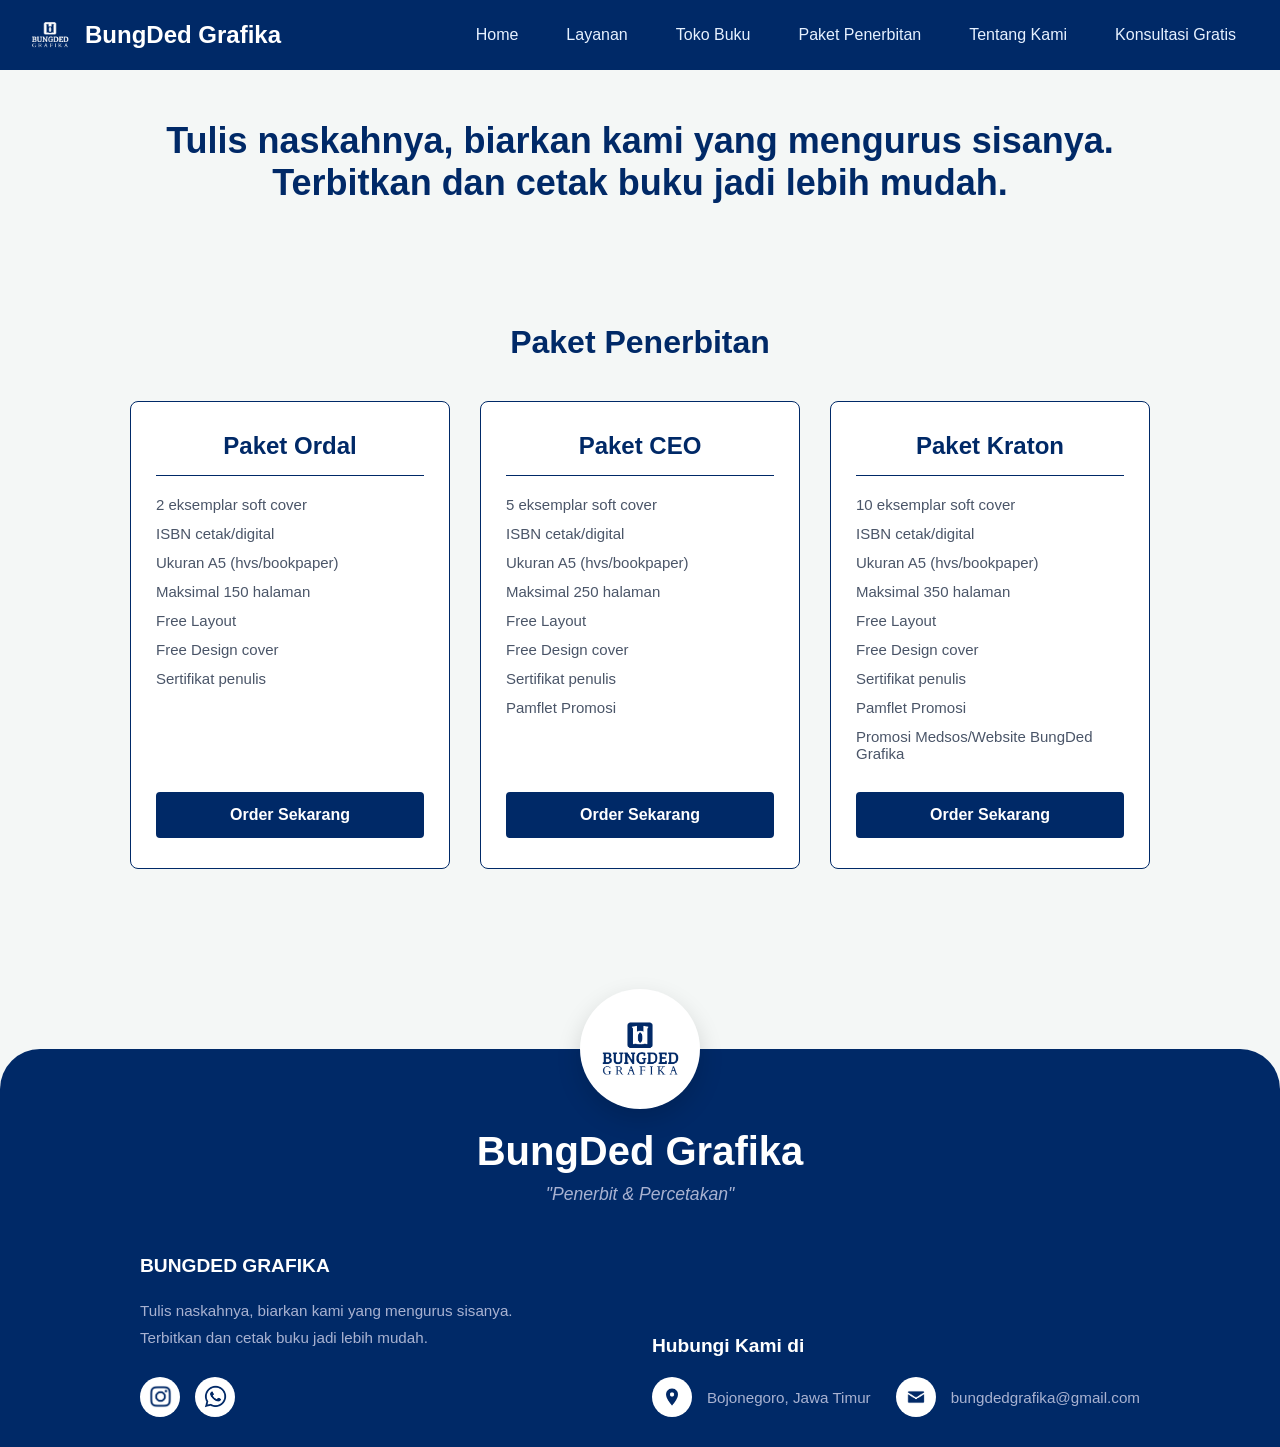
==== index.html @ 18d67fc4 "first commit" ====
<!DOCTYPE html>
<html lang="en">

<head>
    <meta charset="UTF-8">
    <meta name="viewport" content="width=device-width, initial-scale=1.0">
    <title>Halaman Utama</title>
    <link rel="stylesheet" href="/style/main.css">
</head>

<body id="top">
    <header>
        <nav class="navbar">
            <div class="navbar-brand">
                <img src="public/putih.webp" alt="Logo BungDed Grafika" height="60">
                <strong class="navbar-brand">BungDed Grafika</strong>
            </div>
            <div>
                <ul class="navbar-menu">
                    <li><a href="#top" class="nav-link">Home</a></li>
                    <li><a href="/pages/Layanan/index.html" class="nav-link">Layanan</a>
                    <li><a href="/pages/Toko Buku/index.html" class="nav-link">Toko Buku</a></li>
                    <li><a href="#paket" class="nav-link">Paket Penerbitan</a></li>
                    <li><a href="/pages/Tentang Kami/index.html" class="nav-link">Tentang Kami</a></li>
                    <li><a href="/pages/Konsultasi Gratis/index.html" class="nav-link">Konsultasi Gratis</a></li>
                </ul>
            </div>
        </nav>
    </header>

    <!-- Section Tentang Kami -->
    <section class="hero-section">
        <h1>Tulis naskahnya, biarkan kami yang mengurus sisanya. Terbitkan dan cetak buku jadi lebih mudah.</h1>
    </section>

    <!-- Section Paket Penerbitan -->
    <section id="paket" class="paket-section">

        <h2 class="section-title">Paket Penerbitan</h2>

        <div class="paket-container">
            <div class="paket-card">
                <strong class="paket-nama">Paket Ordal</strong>
                <p>2 eksemplar soft cover</p>
                <p>ISBN cetak/digital</p>
                <p>Ukuran A5 (hvs/bookpaper)</p>
                <p>Maksimal 150 halaman</p>
                <p>Free Layout</p>
                <p>Free Design cover</p>
                <p>Sertifikat penulis</p>
                <button class="paket-btn">Order Sekarang</button>
            </div>

            <div class="paket-card">
                <strong class="paket-nama">Paket CEO</strong>
                <p>5 eksemplar soft cover</p>
                <p>ISBN cetak/digital</p>
                <p>Ukuran A5 (hvs/bookpaper)</p>
                <p>Maksimal 250 halaman</p>
                <p>Free Layout</p>
                <p>Free Design cover</p>
                <p>Sertifikat penulis</p>
                <p>Pamflet Promosi</p>
                <button class="paket-btn">Order Sekarang</button>
            </div>

            <div class="paket-card">
                <strong class="paket-nama">Paket Kraton</strong>
                <p>10 eksemplar soft cover</p>
                <p>ISBN cetak/digital</p>
                <p>Ukuran A5 (hvs/bookpaper)</p>
                <p>Maksimal 350 halaman</p>
                <p>Free Layout</p>
                <p>Free Design cover</p>
                <p>Sertifikat penulis</p>
                <p>Pamflet Promosi</p>
                <p>Promosi Medsos/Website BungDed Grafika</p>
                <button class="paket-btn">Order Sekarang</button>
            </div>
        </div>

    </section>

</body>

<footer class="custom-footer">

    <div class="footer-logo-wrapper">
        <img src="public/birulogo.webp" alt="Logo BungDed Grafika" class="footer-floating-logo">
    </div>

    <div class="footer-header">
        <h2>BungDed Grafika</h2>
        <p>"Penerbit & Percetakan"</p>
    </div>

    <div class="footer-content container">
        <div class="footer-left">
            <h3>BUNGDED GRAFIKA</h3>
            <p>Tulis naskahnya, biarkan kami yang mengurus sisanya. Terbitkan dan cetak buku jadi lebih mudah.</p>
            <div class="social-icons">
                <a href="https://instagram.com/bungdedgrafika">
                    <img src="/public/ig.webp" alt="Instagram" height="25">
                </a>
                <a href="http://wa.me/081515709786">
                    <img src="/public/wa.webp" alt="WhatsApp" height="27">
                </a>
            </div>
        </div>

        <div class="footer-right">
            <h3>Hubungi Kami di</h3>
            <ul class="contact-list">
                <li>
                    <span class="icon">
                        <img src="/public/loc.webp" alt="Lokasi">
                    </span>
                    <span class="teks-kontak">Bojonegoro, Jawa Timur</span>
                </li>

                <li>
                    <span class="icon">
                        <img src="/public/em.webp" alt="Email">
                    </span>
                    <span class="teks-kontak">bungdedgrafika@gmail.com</span>
                </li>
            </ul>
            </ul>
        </div>
    </div>
</footer>

</html>
---- style/main.css ----
/* RESET DASAR & BACKGROUND UTAMA */

html {
    scroll-behavior: smooth;
    /* Kunci agar gulirannya halus */
}

/* Targetkan ID section-nya */
#paket {
    scroll-margin-top: 60px;
}

* {
    margin: 0;
    padding: 0;
    box-sizing: border-box;
    font-family: Arial, sans-serif;
}

body {
    background-color: #f4f7f6;
}

/* BAGIAN NAVBAR */

.navbar {
    position: fixed;
    width: 100%;
    z-index: 50;
    background-color: #002967;
    padding: 15px 30px;
    display: flex;
    justify-content: space-between;
    align-items: center;
}

/* Class .navbar-brand sudah digabung agar lebih bersih */
.navbar-brand {
    color: #ffffff;
    font-size: 24px;
    font-weight: bold;
    text-decoration: none;
    display: flex;
    align-items: center;
    gap: 15px;
}

/* Membatasi ukuran logo agar proporsional */
.navbar-brand img {
    height: 40px;
    width: auto;
}

.navbar-menu {
    display: flex;
    list-style: none;
    gap: 20px;
}

.nav-link {
    color: #e6f1ff;
    text-decoration: none;
    font-size: 16px;
    padding: 8px 12px;
    border-radius: 4px;
    transition: background-color 0.3s, color 0.3s, border 0.3s;
    /* Efek transisi halus */
    border: 2px solid transparent;
    /* Border transparan default agar tidak lompat saat hover */
}

.nav-link:hover {
    background-color: #002967;
    border: 2px solid #ffffff;
}

/* BAGIAN HERO / SAMBUTAN AWAL */

.hero-section {
    padding-top: 120px;
    padding-bottom: 60px;
    padding-left: 20px;
    padding-right: 20px;
    text-align: center;
    background-color: #f4f7f6;
}

.hero-section h1 {
    color: #002967;
    font-size: 36px;
    font-weight: bold;
    max-width: 950px;
    margin: 0 auto;
}

/* BAGIAN PAKET PENERBITAN (KARTU) */

.paket-section {
    padding: 60px 20px;
    text-align: center;
}

.section-title {
    color: #002967;
    font-size: 32px;
    margin-bottom: 40px;
}

/* Pembungkus 3 Kartu */
.paket-container {
    display: flex;
    justify-content: center;
    gap: 30px;
    max-width: 1100px;
    margin: 0 auto;
}

/* Desain Dasar Kartu */
.paket-card {
    background-color: #ffffff;
    border: 1px solid #002967;
    border-radius: 8px;
    padding: 30px 25px;
    width: 320px;
    display: flex;
    flex-direction: column;
}

/* Nama Paket (Ordal, CEO, Kraton) */
.paket-nama {
    display: block;
    color: #002967;
    font-size: 24px;
    margin-bottom: 20px;
    padding-bottom: 15px;
    border-bottom: 1px solid #002967;
}

/* Teks Fitur di dalam Kartu */
.paket-card p {
    color: #4a5568;
    font-size: 15px;
    margin-bottom: 12px;
    text-align: left;
}

/* Mendorong tombol agar selalu di bawah */
.paket-card p:last-of-type {
    margin-bottom: 30px;
    flex-grow: 1;
}

/* Tombol Order */
.paket-btn {
    background-color: #002967;
    color: #ffffff;
    border: 2px solid #002967;
    /* Menggunakan border dari awal agar ukuran konsisten */
    padding: 12px 0;
    font-size: 16px;
    font-weight: bold;
    border-radius: 4px;
    cursor: pointer;
    width: 100%;
    transition: background-color 0.3s, color 0.3s, border 0.3s;
}

/* Efek Hover Tombol */
.paket-btn:hover {
    background-color: #ffffff;
    color: #002967;
    border: 2px solid #000000;
}

/* FOOTER GAYA MENGAMBANG (FLOATING LOGO) */

.custom-footer {
    background-color: #002967;
    /* Warna navy khas BungDed */
    color: #FFFFFF;
    margin-top: 120px;
    /* Jarak ekstra agar logo mengambang tidak nabrak konten atas */
    border-top-left-radius: 40px;
    /* Lengkungan kiri atas */
    border-top-right-radius: 40px;
    /* Lengkungan kanan atas */
    padding-bottom: 30px;
    position: relative;
}

/* Lingkaran Logo Mengambang */
.footer-logo-wrapper {
    position: absolute;
    top: -60px;
    /* Separuh dari tinggi lingkaran (120px / 2) */
    left: 50%;
    transform: translateX(-50%);
    width: 120px;
    height: 120px;
    background-color: #FFFFFF;
    border-radius: 50%;
    /* Membuatnya bulat sempurna */
    display: flex;
    justify-content: center;
    align-items: center;
    box-shadow: 0 10px 25px rgba(0, 0, 0, 0.15);
}

.footer-floating-logo {
    width: 70%;
    height: auto;
}

/* Judul Utama di Footer */
.footer-header {
    text-align: center;
    padding-top: 80px;
    /* Mendorong teks ke bawah agar tidak tertutup logo */
    margin-bottom: 50px;
}

.footer-header h2 {
    font-size: 2.5rem;
    color: #FFFFFF;
    margin-bottom: 10px;
    border-bottom: none;
    /* Menghilangkan garis bawah bawaan h2 sebelumnya */
}

.footer-header p {
    font-style: italic;
    font-size: 1.1rem;
    color: #A8B2D1;
}

/* Grid 2 Kolom untuk Info & Kontak */
.footer-content {
    display: grid;
    grid-template-columns: 1fr 1fr;
    gap: 60px;
    max-width: 1000px;
    margin: 0 auto;
}

/* Teks Kolom Kiri */
.footer-left h3,
.footer-right h3 {
    font-size: 1.2rem;
    margin-bottom: 20px;
    color: #FFFFFF;
}

.footer-left p {
    font-size: 0.95rem;
    line-height: 1.8;
    color: #A8B2D1;
    margin-bottom: 25px;
    max-width: 400px;
}

/* Ikon Sosial Media (Bulat) */
.social-icons {
    display: flex;
    gap: 15px;
}

.social-icons a {
    display: inline-flex;
    justify-content: center;
    align-items: center;
    width: 40px;
    height: 40px;
    background-color: rgb(255, 255, 255);
    /* Transparan */
    border-radius: 50%;
    color: #FFFFFF;
    font-size: 0.9rem;
    font-weight: bold;
    transition: all 0.3s ease;
}

.social-icons a:hover {
    background-color: #A8B2D1;
    color: #002967;
    transform: translateY(-3px);
}

/* List Kontak (Kanan) - Dibuat Berbaris Menyamping */
.contact-list {
    list-style: none;
    padding: 0;
    display: flex;
    flex-direction: row;
    gap: 25px;
    /* Jarak sedikit dikecilkan agar lebih muat di layar */
    flex-wrap: nowrap;
    /* KUNCI: Memaksa agar pantang turun ke bawah */
}

.contact-list li {
    display: flex;
    align-items: center;
    gap: 15px;
    margin-bottom: 0;
    /* KUNCI: Jarak bawah dinolkan agar tidak renggang */
    font-size: 0.95rem;
    color: #A8B2D1;
}

/* Ikon Putih di List Kontak */
.contact-list .icon {
    display: inline-flex;
    justify-content: center;
    align-items: center;
    width: 40px;
    height: 40px;
    background-color: #ffffff;
    color: #000000;
    border-radius: 50%;
    font-size: 1.1rem;
    flex-shrink: 0;
    /* Mencegah ikon lonjong */
}

/* Mengatur ukuran gambar di dalam ikon bulat */
.contact-list .icon img {
    width: 20px;
    height: 20px;
    object-fit: contain;
}

/* Garis Bawah dan Kapsul Policy */
.footer-bottom-bar {
    max-width: 1000px;
    margin: 40px auto 0 auto;
    padding: 30px 20px 0 20px;
    border-top: 1px solid rgba(255, 255, 255, 0.1);
    /* Garis pemisah halus */
    display: flex;
    justify-content: flex-end;
    /* Memosisikan kapsul di kanan */
}

.footer-right {
    margin-top: 80px;
}

/* Kunci agar tulisan Bojonegoro, Jawa Timur lurus */
.teks-kontak {
    white-space: nowrap;
}

/* MEDIA QUERIES (RESPONSIVITAS UNTUK HP) */

@media (max-width: 768px) {
    /* ... (kode media query yang lain biarkan saja) ... */

    .contact-list {
        flex-direction: column;
        /* Kalau di HP, jadikan susun ke bawah */
        gap: 15px;
        /* Jarak antar baris di HP */
    }

    .contact-list li {
        justify-content: flex-start;
        /* Rata kiri agar rapi */
    }
}

@media (max-width: 768px) {
    .footer-content {
        grid-template-columns: 1fr;
        text-align: center;
    }

    .footer-left p {
        margin: 0 auto 25px auto;
    }

    .social-icons {
        justify-content: center;
    }

    .contact-list {
        justify-content: center;
        /* Menengahkan list kontak di HP */
    }

    .contact-list li {
        text-align: left;
    }

    .footer-bottom-bar {
        justify-content: center;
        /* Kapsul kuning ke tengah di HP */
    }
}
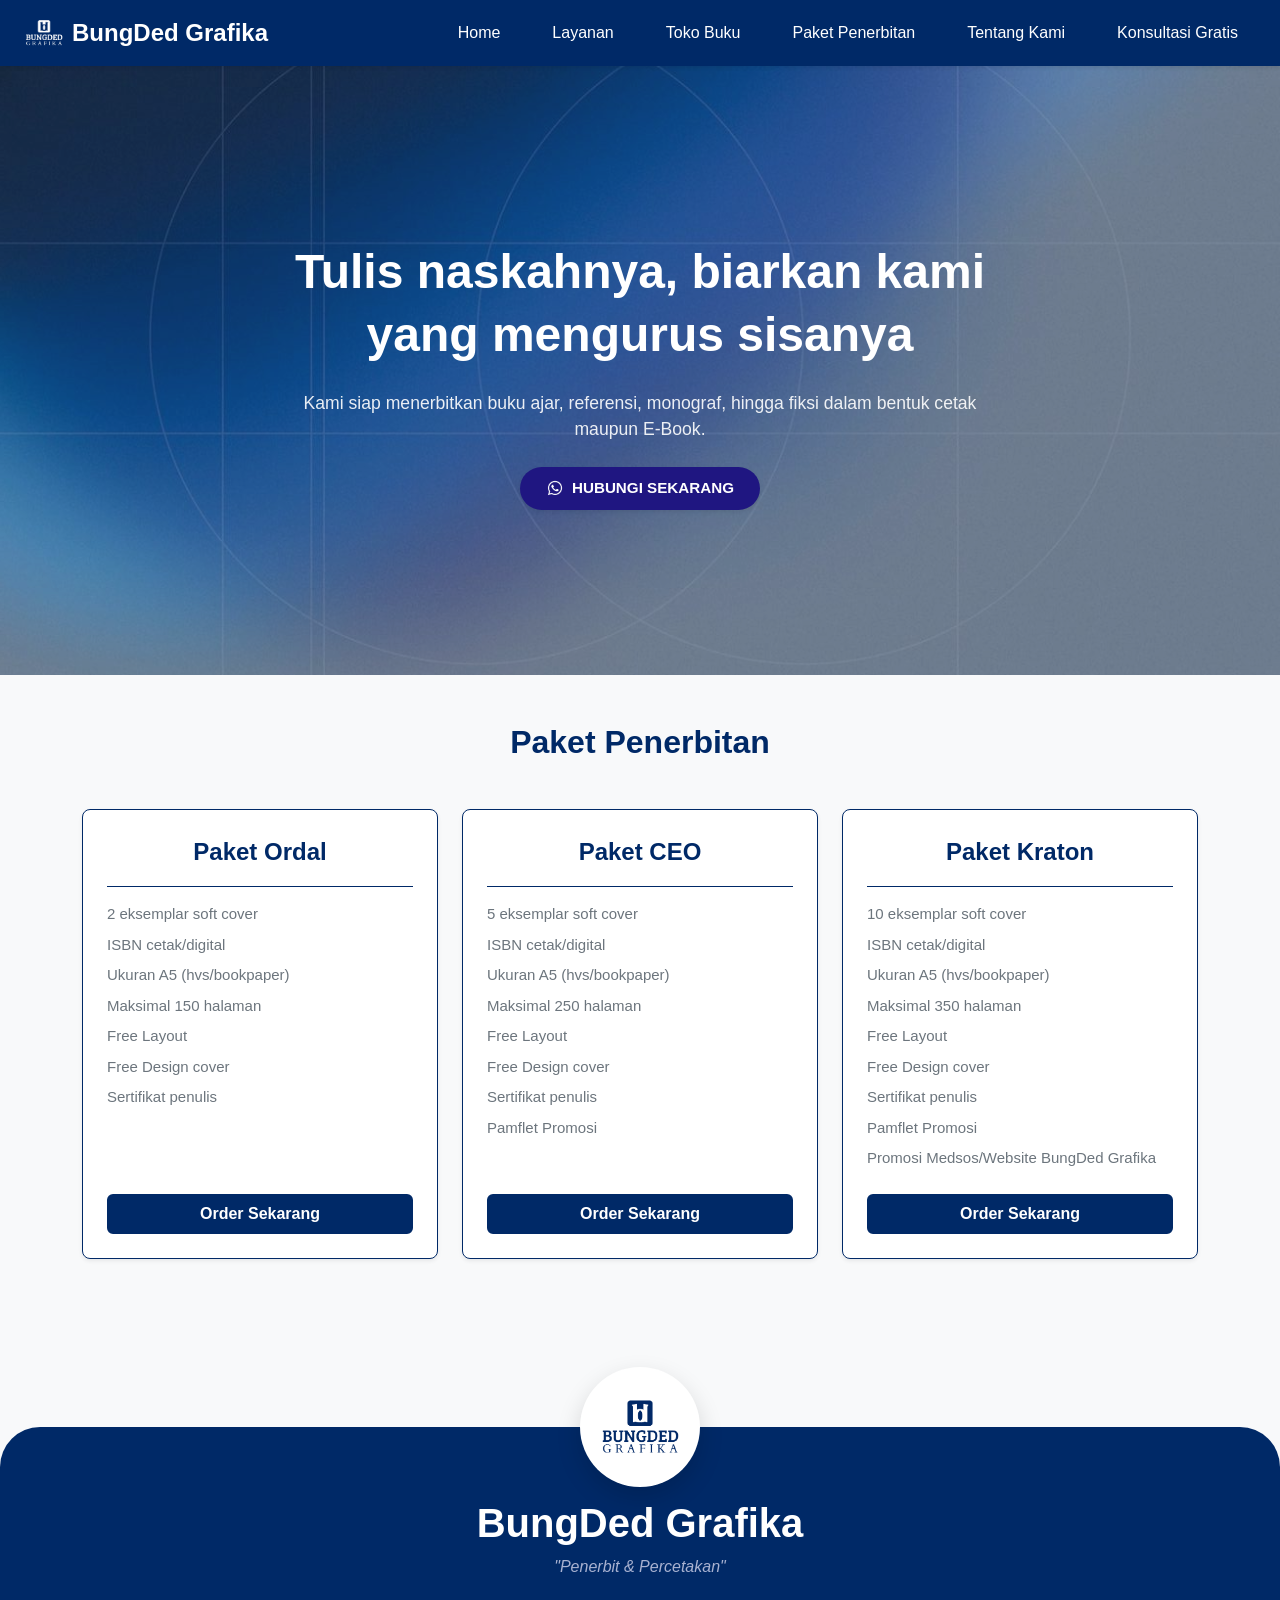
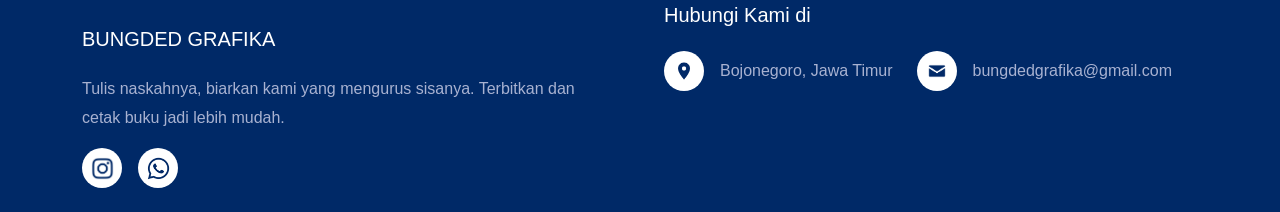
==== commit 0f23cbfb: "commit pertama: inisialisasi proyek" ====
--- a/index.html
+++ b/index.html
@@ -1,133 +1,200 @@
 <!DOCTYPE html>
-<html lang="en">
+<html lang="id">
 
 <head>
     <meta charset="UTF-8">
     <meta name="viewport" content="width=device-width, initial-scale=1.0">
-    <title>Halaman Utama</title>
+    <title>Halaman Utama - BungDed Grafika</title>
+
+    <link href="https://cdn.jsdelivr.net/npm/bootstrap@5.3.3/dist/css/bootstrap.min.css" rel="stylesheet">
+
     <link rel="stylesheet" href="/style/main.css">
 </head>
 
-<body id="top">
-    <header>
-        <nav class="navbar">
-            <div class="navbar-brand">
-                <img src="public/putih.webp" alt="Logo BungDed Grafika" height="60">
-                <strong class="navbar-brand">BungDed Grafika</strong>
-            </div>
-            <div>
-                <ul class="navbar-menu">
-                    <li><a href="#top" class="nav-link">Home</a></li>
-                    <li><a href="/pages/Layanan/index.html" class="nav-link">Layanan</a>
-                    <li><a href="/pages/Toko Buku/index.html" class="nav-link">Toko Buku</a></li>
-                    <li><a href="#paket" class="nav-link">Paket Penerbitan</a></li>
-                    <li><a href="/pages/Tentang Kami/index.html" class="nav-link">Tentang Kami</a></li>
-                    <li><a href="/pages/Konsultasi Gratis/index.html" class="nav-link">Konsultasi Gratis</a></li>
-                </ul>
-            </div>
-        </nav>
-    </header>
-
-    <!-- Section Tentang Kami -->
-    <section class="hero-section">
-        <h1>Tulis naskahnya, biarkan kami yang mengurus sisanya. Terbitkan dan cetak buku jadi lebih mudah.</h1>
+<body id="top" class="bg-light">
+
+    <div id="tempat-navbar"></div>
+
+    <section class="hero-section position-relative d-flex align-items-center"
+        style="min-height: 75vh; padding-top: 76px; background: url('/public/banner.webp') center/cover no-repeat;">
+
+        <div class="position-absolute top-0 start-0 w-100 h-100 bg-dark" style="opacity: 0.3;"></div>
+
+        <div class="container position-relative z-1 text-white text-center">
+
+            <div class="row justify-content-center">
+                <div class="col-lg-8 col-md-10">
+
+                    <h1 class="display-5 fw-bold mb-4" style="line-height: 1.3;">
+                        Tulis naskahnya, biarkan kami yang mengurus sisanya
+                    </h1>
+
+                    <p class="lead mb-4 mx-auto" style="font-size: 1.1rem; opacity: 0.9; max-width: 700px;">
+                        Kami siap menerbitkan buku ajar, referensi,
+                        monograf, hingga fiksi dalam bentuk cetak maupun E-Book.
+                    </p>
+
+                    <a href="http://wa.me/081515709786" target="_blank"
+                        class="btn fw-bold px-4 py-2 rounded-pill shadow-sm d-inline-flex align-items-center btn-hero-custom"
+                        style="font-size: 0.95rem;">
+                        <img src="/public/wa.webp" alt="WA" width="18" class="me-2">
+                        HUBUNGI SEKARANG
+                    </a>
+
+                </div>
+            </div>
+        </div>
     </section>
 
-    <!-- Section Paket Penerbitan -->
-    <section id="paket" class="paket-section">
-
-        <h2 class="section-title">Paket Penerbitan</h2>
-
-        <div class="paket-container">
-            <div class="paket-card">
-                <strong class="paket-nama">Paket Ordal</strong>
-                <p>2 eksemplar soft cover</p>
-                <p>ISBN cetak/digital</p>
-                <p>Ukuran A5 (hvs/bookpaper)</p>
-                <p>Maksimal 150 halaman</p>
-                <p>Free Layout</p>
-                <p>Free Design cover</p>
-                <p>Sertifikat penulis</p>
-                <button class="paket-btn">Order Sekarang</button>
-            </div>
-
-            <div class="paket-card">
-                <strong class="paket-nama">Paket CEO</strong>
-                <p>5 eksemplar soft cover</p>
-                <p>ISBN cetak/digital</p>
-                <p>Ukuran A5 (hvs/bookpaper)</p>
-                <p>Maksimal 250 halaman</p>
-                <p>Free Layout</p>
-                <p>Free Design cover</p>
-                <p>Sertifikat penulis</p>
-                <p>Pamflet Promosi</p>
-                <button class="paket-btn">Order Sekarang</button>
-            </div>
-
-            <div class="paket-card">
-                <strong class="paket-nama">Paket Kraton</strong>
-                <p>10 eksemplar soft cover</p>
-                <p>ISBN cetak/digital</p>
-                <p>Ukuran A5 (hvs/bookpaper)</p>
-                <p>Maksimal 350 halaman</p>
-                <p>Free Layout</p>
-                <p>Free Design cover</p>
-                <p>Sertifikat penulis</p>
-                <p>Pamflet Promosi</p>
-                <p>Promosi Medsos/Website BungDed Grafika</p>
-                <button class="paket-btn">Order Sekarang</button>
-            </div>
-        </div>
-
+    <section id="paket" class="paket-section py-5 text-center">
+        <div class="container">
+            <h2 class="section-title fw-bold mb-5" style="color: #002967;">Paket Penerbitan</h2>
+
+            <div class="row g-4 justify-content-center">
+
+                <div class="col-lg-4 col-md-6">
+                    <div class="card h-100 p-4 shadow-sm bg-white"
+                        style="border: 1px solid #002967; border-radius: 8px;">
+                        <strong class="fs-4 mb-3 pb-3 border-bottom d-block text-center"
+                            style="color: #002967; border-color: #002967 !important;">Paket Ordal</strong>
+
+                        <div class="card-body p-0 d-flex flex-column text-start text-secondary"
+                            style="font-size: 15px;">
+                            <p class="mb-2">2 eksemplar soft cover</p>
+                            <p class="mb-2">ISBN cetak/digital</p>
+                            <p class="mb-2">Ukuran A5 (hvs/bookpaper)</p>
+                            <p class="mb-2">Maksimal 150 halaman</p>
+                            <p class="mb-2">Free Layout</p>
+                            <p class="mb-2">Free Design cover</p>
+                            <p class="mb-4 flex-grow-1">Sertifikat penulis</p>
+
+                            <a href="http://wa.me/081515709786" target="_blank"
+                                class="btn fw-bold w-100 paket-btn-custom"
+                                style="background-color: #002967; color: white; border: 2px solid #002967;">
+                                Order Sekarang
+                            </a>
+                        </div>
+                    </div>
+                </div>
+
+                <div class="col-lg-4 col-md-6">
+                    <div class="card h-100 p-4 shadow-sm bg-white"
+                        style="border: 1px solid #002967; border-radius: 8px;">
+                        <strong class="fs-4 mb-3 pb-3 border-bottom d-block text-center"
+                            style="color: #002967; border-color: #002967 !important;">Paket CEO</strong>
+
+                        <div class="card-body p-0 d-flex flex-column text-start text-secondary"
+                            style="font-size: 15px;">
+                            <p class="mb-2">5 eksemplar soft cover</p>
+                            <p class="mb-2">ISBN cetak/digital</p>
+                            <p class="mb-2">Ukuran A5 (hvs/bookpaper)</p>
+                            <p class="mb-2">Maksimal 250 halaman</p>
+                            <p class="mb-2">Free Layout</p>
+                            <p class="mb-2">Free Design cover</p>
+                            <p class="mb-2">Sertifikat penulis</p>
+                            <p class="mb-4 flex-grow-1">Pamflet Promosi</p>
+
+                            <a href="http://wa.me/081515709786" target="_blank"
+                                class="btn fw-bold w-100 paket-btn-custom"
+                                style="background-color: #002967; color: white; border: 2px solid #002967;">
+                                Order Sekarang
+                            </a>
+                        </div>
+                    </div>
+                </div>
+
+                <div class="col-lg-4 col-md-6">
+                    <div class="card h-100 p-4 shadow-sm bg-white"
+                        style="border: 1px solid #002967; border-radius: 8px;">
+                        <strong class="fs-4 mb-3 pb-3 border-bottom d-block text-center"
+                            style="color: #002967; border-color: #002967 !important;">Paket Kraton</strong>
+
+                        <div class="card-body p-0 d-flex flex-column text-start text-secondary"
+                            style="font-size: 15px;">
+                            <p class="mb-2">10 eksemplar soft cover</p>
+                            <p class="mb-2">ISBN cetak/digital</p>
+                            <p class="mb-2">Ukuran A5 (hvs/bookpaper)</p>
+                            <p class="mb-2">Maksimal 350 halaman</p>
+                            <p class="mb-2">Free Layout</p>
+                            <p class="mb-2">Free Design cover</p>
+                            <p class="mb-2">Sertifikat penulis</p>
+                            <p class="mb-2">Pamflet Promosi</p>
+                            <p class="mb-4 flex-grow-1">Promosi Medsos/Website BungDed Grafika</p>
+
+                            <a href="http://wa.me/081515709786" target="_blank"
+                                class="btn fw-bold w-100 paket-btn-custom"
+                                style="background-color: #002967; color: white; border: 2px solid #002967;">
+                                Order Sekarang
+                            </a>
+                        </div>
+                    </div>
+                </div>
+
+            </div>
+        </div>
     </section>
 
+    <footer class="mt-5 pb-4 position-relative text-white"
+        style="background-color: #002967; border-top-left-radius: 40px; border-top-right-radius: 40px; margin-top: 120px !important;">
+
+        <div class="footer-logo-wrapper">
+            <img src="/public/birulogo.webp" alt="Logo BungDed Grafika">
+        </div>
+
+        <div class="container pt-5 mt-4">
+            <div class="text-center mb-5 pt-4">
+                <h2 class="fs-1 fw-bold mb-2">BungDed Grafika</h2>
+                <p class="fst-italic" style="color: #A8B2D1;">"Penerbit & Percetakan"</p>
+            </div>
+
+            <div class="row gx-5 gy-4">
+                <div class="col-md-6">
+                    <h3 class="fs-5 mb-4">BUNGDED GRAFIKA</h3>
+                    <p style="color: #A8B2D1; line-height: 1.8;">Tulis naskahnya, biarkan kami yang mengurus sisanya.
+                        Terbitkan dan cetak buku jadi lebih mudah.</p>
+                    <div class="d-flex gap-3">
+                        <a href="https://instagram.com/bungdedgrafika" target="_blank"
+                            class="d-flex justify-content-center align-items-center bg-white rounded-circle social-icon-custom"
+                            style="width: 40px; height: 40px; transition: 0.3s;">
+                            <img src="/public/ig.webp" alt="Instagram" height="25">
+                        </a>
+                        <a href="http://wa.me/081515709786" target="_blank"
+                            class="d-flex justify-content-center align-items-center bg-white rounded-circle social-icon-custom"
+                            style="width: 40px; height: 40px; transition: 0.3s;">
+                            <img src="/public/wa.webp" alt="WhatsApp" height="27">
+                        </a>
+                    </div>
+                </div>
+
+                <div class="col-md-6 mt-5 mt-md-0">
+                    <h3 class="fs-5 mb-4">Hubungi Kami di</h3>
+                    <ul class="list-unstyled d-flex flex-wrap gap-4">
+                        <li class="d-flex align-items-center gap-3">
+                            <span
+                                class="d-flex justify-content-center align-items-center bg-white rounded-circle flex-shrink-0"
+                                style="width: 40px; height: 40px;">
+                                <img src="/public/loc.webp" alt="Lokasi" style="width: 20px; object-fit: contain;">
+                            </span>
+                            <span class="text-nowrap" style="color: #A8B2D1;">Bojonegoro, Jawa Timur</span>
+                        </li>
+                        <li class="d-flex align-items-center gap-3">
+                            <span
+                                class="d-flex justify-content-center align-items-center bg-white rounded-circle flex-shrink-0"
+                                style="width: 40px; height: 40px;">
+                                <img src="/public/em.webp" alt="Email" style="width: 20px; object-fit: contain;">
+                            </span>
+                            <span class="text-nowrap" style="color: #A8B2D1;">bungdedgrafika@gmail.com</span>
+                        </li>
+                    </ul>
+                </div>
+            </div>
+        </div>
+    </footer>
+
+    <script src="https://cdn.jsdelivr.net/npm/bootstrap@5.3.3/dist/js/bootstrap.bundle.min.js"></script>
+
+    <script src="/function/navbar.js"></script>
+
 </body>
 
-<footer class="custom-footer">
-
-    <div class="footer-logo-wrapper">
-        <img src="public/birulogo.webp" alt="Logo BungDed Grafika" class="footer-floating-logo">
-    </div>
-
-    <div class="footer-header">
-        <h2>BungDed Grafika</h2>
-        <p>"Penerbit & Percetakan"</p>
-    </div>
-
-    <div class="footer-content container">
-        <div class="footer-left">
-            <h3>BUNGDED GRAFIKA</h3>
-            <p>Tulis naskahnya, biarkan kami yang mengurus sisanya. Terbitkan dan cetak buku jadi lebih mudah.</p>
-            <div class="social-icons">
-                <a href="https://instagram.com/bungdedgrafika">
-                    <img src="/public/ig.webp" alt="Instagram" height="25">
-                </a>
-                <a href="http://wa.me/081515709786">
-                    <img src="/public/wa.webp" alt="WhatsApp" height="27">
-                </a>
-            </div>
-        </div>
-
-        <div class="footer-right">
-            <h3>Hubungi Kami di</h3>
-            <ul class="contact-list">
-                <li>
-                    <span class="icon">
-                        <img src="/public/loc.webp" alt="Lokasi">
-                    </span>
-                    <span class="teks-kontak">Bojonegoro, Jawa Timur</span>
-                </li>
-
-                <li>
-                    <span class="icon">
-                        <img src="/public/em.webp" alt="Email">
-                    </span>
-                    <span class="teks-kontak">bungdedgrafika@gmail.com</span>
-                </li>
-            </ul>
-            </ul>
-        </div>
-    </div>
-</footer>
-
 </html>
--- a/style/main.css
+++ b/style/main.css
@@ -1,398 +1,91 @@
-/* RESET DASAR & BACKGROUND UTAMA */
-
 html {
     scroll-behavior: smooth;
-    /* Kunci agar gulirannya halus */
-}
-
-/* Targetkan ID section-nya */
-#paket {
-    scroll-margin-top: 60px;
-}
-
-* {
-    margin: 0;
-    padding: 0;
-    box-sizing: border-box;
-    font-family: Arial, sans-serif;
 }
 
 body {
+    font-family: Arial, sans-serif;
     background-color: #f4f7f6;
 }
 
-/* BAGIAN NAVBAR */
-
-.navbar {
-    position: fixed;
-    width: 100%;
-    z-index: 50;
-    background-color: #002967;
-    padding: 15px 30px;
-    display: flex;
-    justify-content: space-between;
-    align-items: center;
+/* Supaya saat diklik "Paket Penerbitan", judulnya tidak tertutup navbar yang menempel di atas */
+#paket {
+    scroll-margin-top: 100px;
 }
 
-/* Class .navbar-brand sudah digabung agar lebih bersih */
-.navbar-brand {
-    color: #ffffff;
-    font-size: 24px;
-    font-weight: bold;
-    text-decoration: none;
-    display: flex;
-    align-items: center;
-    gap: 15px;
+/*EFEK HOVER (NAVBAR & TOMBOL)*/
+.custom-nav-link {
+    border: 2px solid transparent;
+    transition: background-color 0.3s, color 0.3s, border 0.3s;
 }
 
-/* Membatasi ukuran logo agar proporsional */
-.navbar-brand img {
-    height: 40px;
-    width: auto;
-}
-
-.navbar-menu {
-    display: flex;
-    list-style: none;
-    gap: 20px;
-}
-
-.nav-link {
-    color: #e6f1ff;
-    text-decoration: none;
-    font-size: 16px;
-    padding: 8px 12px;
-    border-radius: 4px;
-    transition: background-color 0.3s, color 0.3s, border 0.3s;
-    /* Efek transisi halus */
-    border: 2px solid transparent;
-    /* Border transparan default agar tidak lompat saat hover */
-}
-
-.nav-link:hover {
+.custom-nav-link:hover {
     background-color: #002967;
     border: 2px solid #ffffff;
 }
 
-/* BAGIAN HERO / SAMBUTAN AWAL */
-
-.hero-section {
-    padding-top: 120px;
-    padding-bottom: 60px;
-    padding-left: 20px;
-    padding-right: 20px;
-    text-align: center;
-    background-color: #f4f7f6;
-}
-
-.hero-section h1 {
-    color: #002967;
-    font-size: 36px;
-    font-weight: bold;
-    max-width: 950px;
-    margin: 0 auto;
-}
-
-/* BAGIAN PAKET PENERBITAN (KARTU) */
-
-.paket-section {
-    padding: 60px 20px;
-    text-align: center;
-}
-
-.section-title {
-    color: #002967;
-    font-size: 32px;
-    margin-bottom: 40px;
-}
-
-/* Pembungkus 3 Kartu */
-.paket-container {
-    display: flex;
-    justify-content: center;
-    gap: 30px;
-    max-width: 1100px;
-    margin: 0 auto;
-}
-
-/* Desain Dasar Kartu */
-.paket-card {
-    background-color: #ffffff;
-    border: 1px solid #002967;
-    border-radius: 8px;
-    padding: 30px 25px;
-    width: 320px;
-    display: flex;
-    flex-direction: column;
-}
-
-/* Nama Paket (Ordal, CEO, Kraton) */
-.paket-nama {
-    display: block;
-    color: #002967;
-    font-size: 24px;
-    margin-bottom: 20px;
-    padding-bottom: 15px;
-    border-bottom: 1px solid #002967;
-}
-
-/* Teks Fitur di dalam Kartu */
-.paket-card p {
-    color: #4a5568;
-    font-size: 15px;
-    margin-bottom: 12px;
-    text-align: left;
-}
-
-/* Mendorong tombol agar selalu di bawah */
-.paket-card p:last-of-type {
-    margin-bottom: 30px;
-    flex-grow: 1;
-}
-
-/* Tombol Order */
-.paket-btn {
-    background-color: #002967;
-    color: #ffffff;
-    border: 2px solid #002967;
-    /* Menggunakan border dari awal agar ukuran konsisten */
-    padding: 12px 0;
-    font-size: 16px;
-    font-weight: bold;
-    border-radius: 4px;
-    cursor: pointer;
-    width: 100%;
+.paket-btn-custom {
     transition: background-color 0.3s, color 0.3s, border 0.3s;
 }
 
-/* Efek Hover Tombol */
-.paket-btn:hover {
-    background-color: #ffffff;
-    color: #002967;
-    border: 2px solid #000000;
+.paket-btn-custom:hover {
+    background-color: #ffffff !important;
+    color: #002967 !important;
+    border: 2px solid #000000 !important;
 }
 
-/* FOOTER GAYA MENGAMBANG (FLOATING LOGO) */
-
-.custom-footer {
-    background-color: #002967;
-    /* Warna navy khas BungDed */
-    color: #FFFFFF;
-    margin-top: 120px;
-    /* Jarak ekstra agar logo mengambang tidak nabrak konten atas */
-    border-top-left-radius: 40px;
-    /* Lengkungan kiri atas */
-    border-top-right-radius: 40px;
-    /* Lengkungan kanan atas */
-    padding-bottom: 30px;
-    position: relative;
+.social-icon-custom:hover {
+    background-color: #A8B2D1 !important;
+    transform: translateY(-3px);
 }
 
-/* Lingkaran Logo Mengambang */
+/*FOOTER GAYA MENGAMBANG (FLOATING LOGO)*/
+/* Kita tetap pakai CSS untuk logo ini karena Bootstrap tidak punya kelas bawaan untuk logo setengah melompat ke atas */
 .footer-logo-wrapper {
     position: absolute;
     top: -60px;
-    /* Separuh dari tinggi lingkaran (120px / 2) */
+    /* Mendorong separuh lingkaran ke atas */
     left: 50%;
     transform: translateX(-50%);
     width: 120px;
     height: 120px;
     background-color: #FFFFFF;
     border-radius: 50%;
-    /* Membuatnya bulat sempurna */
     display: flex;
     justify-content: center;
     align-items: center;
     box-shadow: 0 10px 25px rgba(0, 0, 0, 0.15);
 }
 
-.footer-floating-logo {
+.footer-logo-wrapper img {
     width: 70%;
     height: auto;
 }
 
-/* Judul Utama di Footer */
-.footer-header {
-    text-align: center;
-    padding-top: 80px;
-    /* Mendorong teks ke bawah agar tidak tertutup logo */
-    margin-bottom: 50px;
-}
-
-.footer-header h2 {
-    font-size: 2.5rem;
-    color: #FFFFFF;
-    margin-bottom: 10px;
-    border-bottom: none;
-    /* Menghilangkan garis bawah bawaan h2 sebelumnya */
-}
-
-.footer-header p {
-    font-style: italic;
-    font-size: 1.1rem;
-    color: #A8B2D1;
-}
-
-/* Grid 2 Kolom untuk Info & Kontak */
-.footer-content {
-    display: grid;
-    grid-template-columns: 1fr 1fr;
-    gap: 60px;
-    max-width: 1000px;
-    margin: 0 auto;
-}
-
-/* Teks Kolom Kiri */
-.footer-left h3,
-.footer-right h3 {
-    font-size: 1.2rem;
-    margin-bottom: 20px;
-    color: #FFFFFF;
-}
-
-.footer-left p {
-    font-size: 0.95rem;
-    line-height: 1.8;
-    color: #A8B2D1;
-    margin-bottom: 25px;
-    max-width: 400px;
-}
-
-/* Ikon Sosial Media (Bulat) */
-.social-icons {
-    display: flex;
-    gap: 15px;
-}
-
-.social-icons a {
-    display: inline-flex;
-    justify-content: center;
-    align-items: center;
-    width: 40px;
-    height: 40px;
-    background-color: rgb(255, 255, 255);
-    /* Transparan */
-    border-radius: 50%;
-    color: #FFFFFF;
-    font-size: 0.9rem;
-    font-weight: bold;
+/*EFEK HOVER TOMBOL HERO (HUBUNGI SEKARANG)*/
+.btn-hero-custom {
+    background-color: #1f1681;
+    color: #ffffff;
+    border: 2px solid transparent;
+    /* Border default transparan agar tidak lompat */
     transition: all 0.3s ease;
 }
 
-.social-icons a:hover {
-    background-color: #A8B2D1;
-    color: #002967;
-    transform: translateY(-3px);
+.btn-hero-custom:hover {
+    background-color: #ffffff !important;
+    color: #1f1681 !important;
+    /* Warna teks menyesuaikan biru tombol aslinya */
+    border: 2px solid #000000 !important;
+    /* Border hitam sesuai permintaan */
 }
 
-/* List Kontak (Kanan) - Dibuat Berbaris Menyamping */
-.contact-list {
-    list-style: none;
-    padding: 0;
-    display: flex;
-    flex-direction: row;
-    gap: 25px;
-    /* Jarak sedikit dikecilkan agar lebih muat di layar */
-    flex-wrap: nowrap;
-    /* KUNCI: Memaksa agar pantang turun ke bawah */
+/* Mengatur warna ikon WA */
+.btn-hero-custom img {
+    filter: brightness(0) invert(1);
+    /* Kondisi awal: Ikon menjadi putih */
+    transition: all 0.3s ease;
 }
 
-.contact-list li {
-    display: flex;
-    align-items: center;
-    gap: 15px;
-    margin-bottom: 0;
-    /* KUNCI: Jarak bawah dinolkan agar tidak renggang */
-    font-size: 0.95rem;
-    color: #A8B2D1;
-}
-
-/* Ikon Putih di List Kontak */
-.contact-list .icon {
-    display: inline-flex;
-    justify-content: center;
-    align-items: center;
-    width: 40px;
-    height: 40px;
-    background-color: #ffffff;
-    color: #000000;
-    border-radius: 50%;
-    font-size: 1.1rem;
-    flex-shrink: 0;
-    /* Mencegah ikon lonjong */
-}
-
-/* Mengatur ukuran gambar di dalam ikon bulat */
-.contact-list .icon img {
-    width: 20px;
-    height: 20px;
-    object-fit: contain;
-}
-
-/* Garis Bawah dan Kapsul Policy */
-.footer-bottom-bar {
-    max-width: 1000px;
-    margin: 40px auto 0 auto;
-    padding: 30px 20px 0 20px;
-    border-top: 1px solid rgba(255, 255, 255, 0.1);
-    /* Garis pemisah halus */
-    display: flex;
-    justify-content: flex-end;
-    /* Memosisikan kapsul di kanan */
-}
-
-.footer-right {
-    margin-top: 80px;
-}
-
-/* Kunci agar tulisan Bojonegoro, Jawa Timur lurus */
-.teks-kontak {
-    white-space: nowrap;
-}
-
-/* MEDIA QUERIES (RESPONSIVITAS UNTUK HP) */
-
-@media (max-width: 768px) {
-    /* ... (kode media query yang lain biarkan saja) ... */
-
-    .contact-list {
-        flex-direction: column;
-        /* Kalau di HP, jadikan susun ke bawah */
-        gap: 15px;
-        /* Jarak antar baris di HP */
-    }
-
-    .contact-list li {
-        justify-content: flex-start;
-        /* Rata kiri agar rapi */
-    }
-}
-
-@media (max-width: 768px) {
-    .footer-content {
-        grid-template-columns: 1fr;
-        text-align: center;
-    }
-
-    .footer-left p {
-        margin: 0 auto 25px auto;
-    }
-
-    .social-icons {
-        justify-content: center;
-    }
-
-    .contact-list {
-        justify-content: center;
-        /* Menengahkan list kontak di HP */
-    }
-
-    .contact-list li {
-        text-align: left;
-    }
-
-    .footer-bottom-bar {
-        justify-content: center;
-        /* Kapsul kuning ke tengah di HP */
-    }
+.btn-hero-custom:hover img {
+    filter: brightness(0) !important;
+    /* Kondisi saat di-hover: Ikon menjadi hitam */
 }
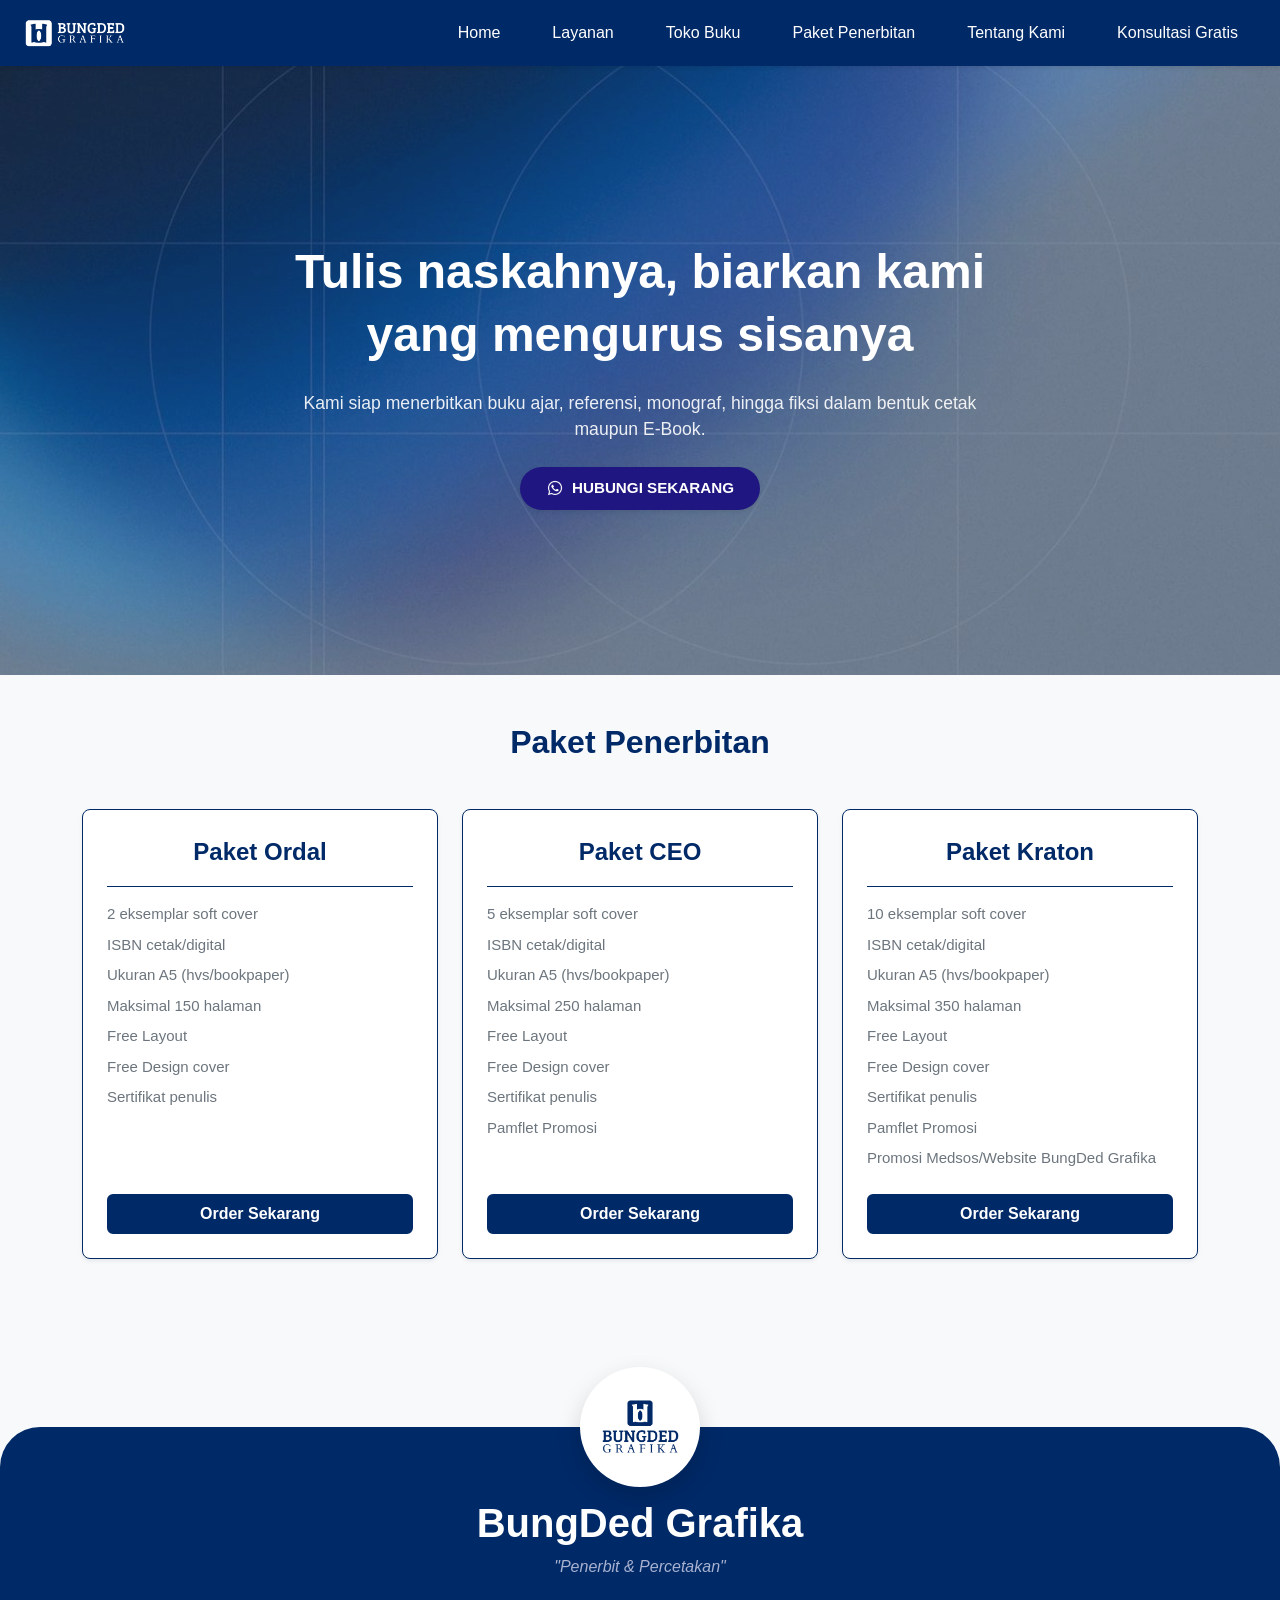
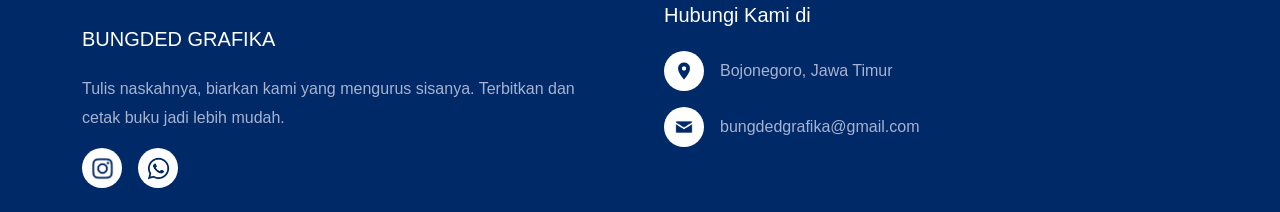
==== commit 1e614a54: "menambahkan file gambar baru dan edit teks beranda" ====
--- a/index.html
+++ b/index.html
@@ -168,7 +168,8 @@
 
                 <div class="col-md-6 mt-5 mt-md-0">
                     <h3 class="fs-5 mb-4">Hubungi Kami di</h3>
-                    <ul class="list-unstyled d-flex flex-wrap gap-4">
+
+                    <ul class="list-unstyled d-flex flex-column gap-3">
                         <li class="d-flex align-items-center gap-3">
                             <span
                                 class="d-flex justify-content-center align-items-center bg-white rounded-circle flex-shrink-0"
--- a/style/main.css
+++ b/style/main.css
@@ -88,4 +88,124 @@
 .btn-hero-custom:hover img {
     filter: brightness(0) !important;
     /* Kondisi saat di-hover: Ikon menjadi hitam */
+}
+
+/* Styling utama untuk kontainer kartu */
+.katalog-card {
+    border: 1px solid #dcdcdc;
+    /* Garis tepi tipis seperti di gambar */
+    border-radius: 8px;
+    /* Sudut agak membulat */
+    padding: 20px;
+    max-width: 280px;
+    /* Lebar maksimal kartu */
+    font-family: 'Segoe UI', Tahoma, Geneva, Verdana, sans-serif;
+    background-color: #ffffff;
+    box-shadow: 0 4px 6px rgba(0, 0, 0, 0.05);
+    /* Bayangan halus */
+    transition: transform 0.2s;
+    /* Efek saat di-hover */
+    display: flex;
+    flex-direction: column;
+    height: 100%;
+    /* Memastikan tinggi semua card sama panjang */
+}
+
+.katalog-card:hover {
+    transform: translateY(-5px);
+    /* Kartu sedikit naik saat disentuh mouse */
+}
+
+/* Styling untuk gambar buku */
+.book-cover {
+    width: 100%;
+    height: auto;
+    aspect-ratio: 1 / 1.4;
+    /* Menjaga rasio buku standar (misal A5) */
+    object-fit: cover;
+    border-radius: 4px;
+    margin-bottom: 15px;
+    box-shadow: 2px 2px 8px rgba(0, 0, 0, 0.1);
+    /* Memberi efek dimensi pada buku */
+}
+
+/* Styling untuk area teks */
+.book-info {
+    text-align: left;
+    /* Teks rata kiri */
+    margin-bottom: 20px;
+    flex-grow: 1;
+}
+
+.book-title {
+    color: #002d62;
+    /* Biru gelap mirip judul "Paket Ordal" */
+    font-size: 1.2rem;
+    margin: 0 0 8px 0;
+    line-height: 1.3;
+}
+
+.book-author {
+    color: #666666;
+    font-size: 0.9rem;
+    margin: 0 0 5px 0;
+}
+
+.book-price {
+    font-weight: bold;
+    color: #333333;
+    font-size: 1.1rem;
+    margin: 0;
+}
+
+/* Styling tombol */
+.btn-order {
+    background-color: #002d62;
+    /* Warna biru gelap seragam dengan gambar */
+    color: #ffffff;
+    border: none;
+    padding: 12px;
+    width: 100%;
+    border-radius: 6px;
+    font-size: 1rem;
+    font-weight: bold;
+    cursor: pointer;
+    transition: background-color 0.3s;
+    margin-top: auto;
+}
+
+.btn-order:hover {
+    background-color: #001a3d;
+    /* Warna berubah lebih gelap saat di-hover */
+}
+
+/* Styling untuk wadah yang membungkus semua card */
+.katalog-container {
+    display: flex;
+    /* Membuat elemen di dalamnya sejajar ke samping */
+    flex-wrap: wrap;
+    /* Jika layar sempit, card akan otomatis turun ke baris baru */
+    gap: 25px;
+    /* Memberikan jarak (spasi) antar card */
+    justify-content: flex-start;
+    /* Mengatur card agar merapat ke kiri */
+    padding: 20px;
+    align-items: stretch;
+}
+
+/*EFEK HOVER TOMBOL LAYANAN (CARD)*/
+.btn-layanan-custom {
+    background-color: #002967;
+    color: #ffffff;
+    border: 2px solid transparent;
+    /* Border awal transparan */
+    transition: all 0.3s ease;
+}
+
+.btn-layanan-custom:hover {
+    background-color: #ffffff !important;
+    color: #002967 !important;
+    /* Teks berubah jadi biru navy */
+    border: 2px solid #002967 !important;
+    /* Muncul garis pinggir biru navy */
 }
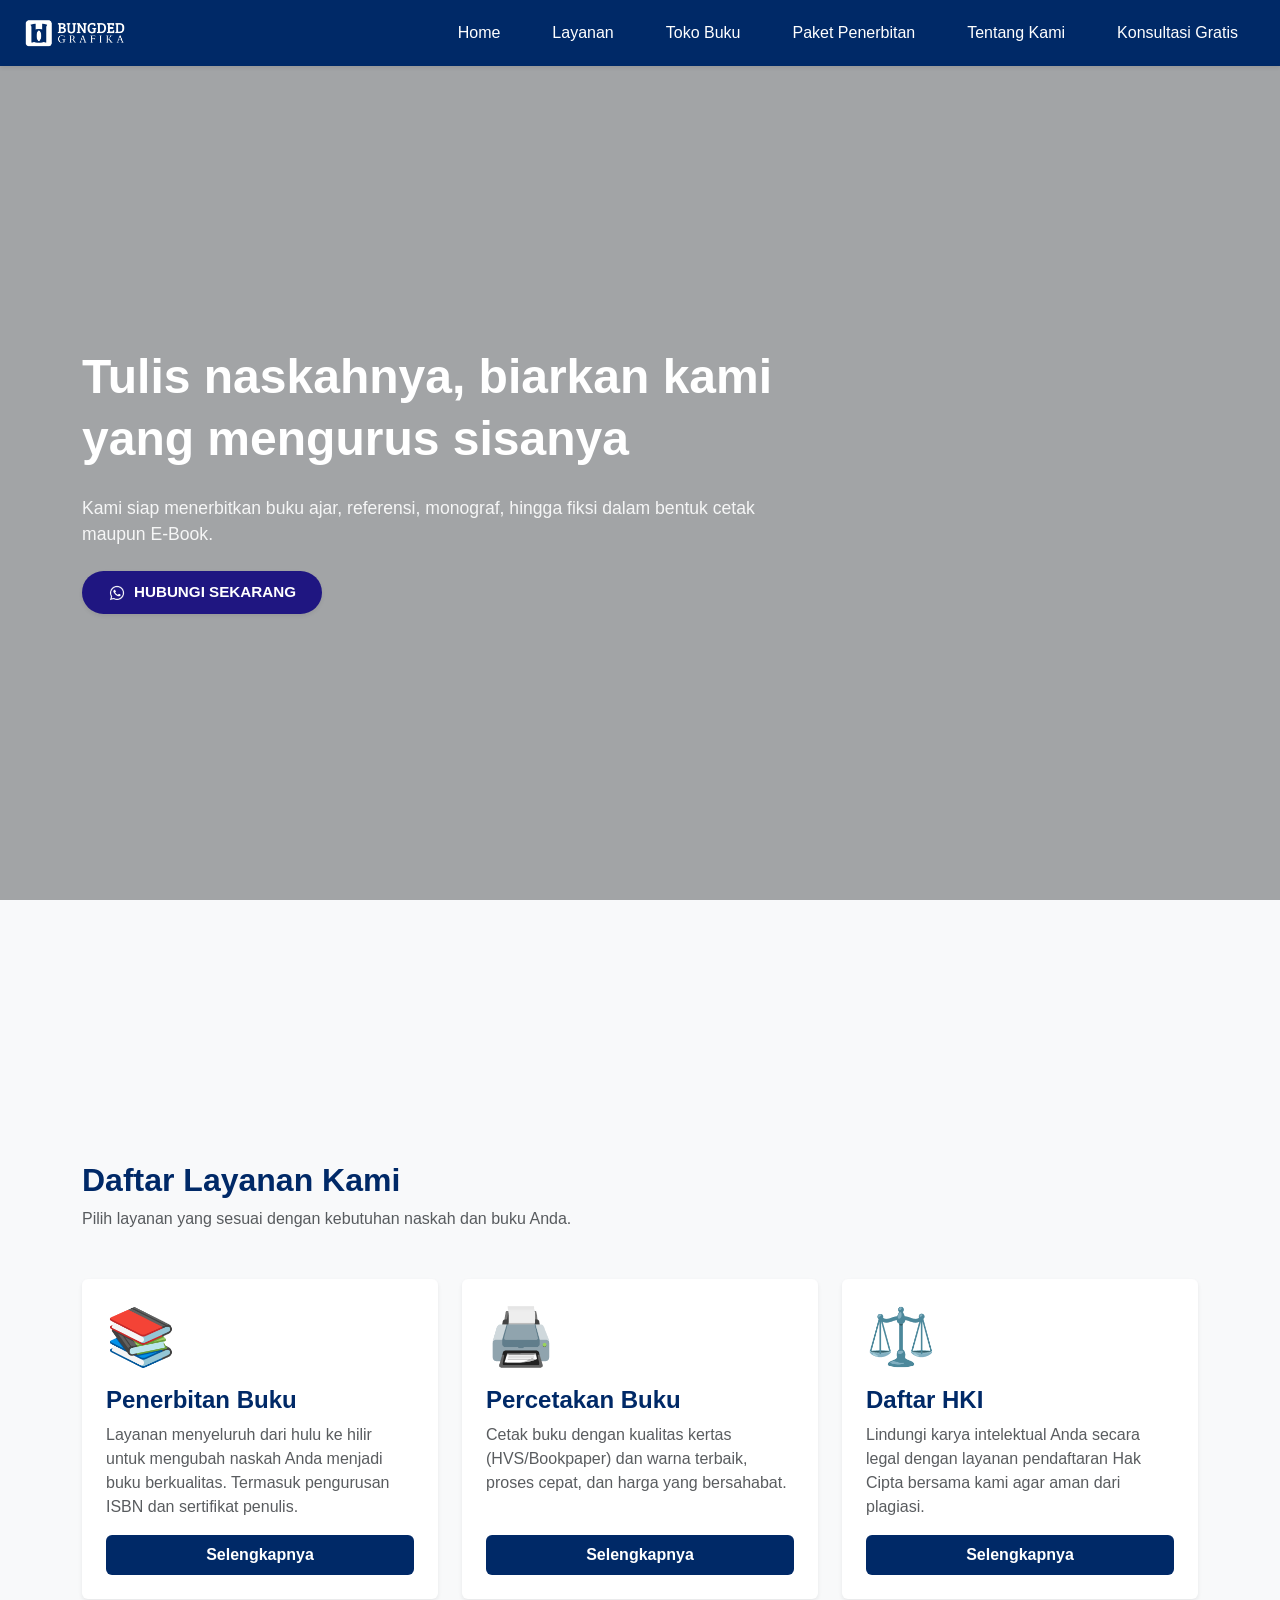
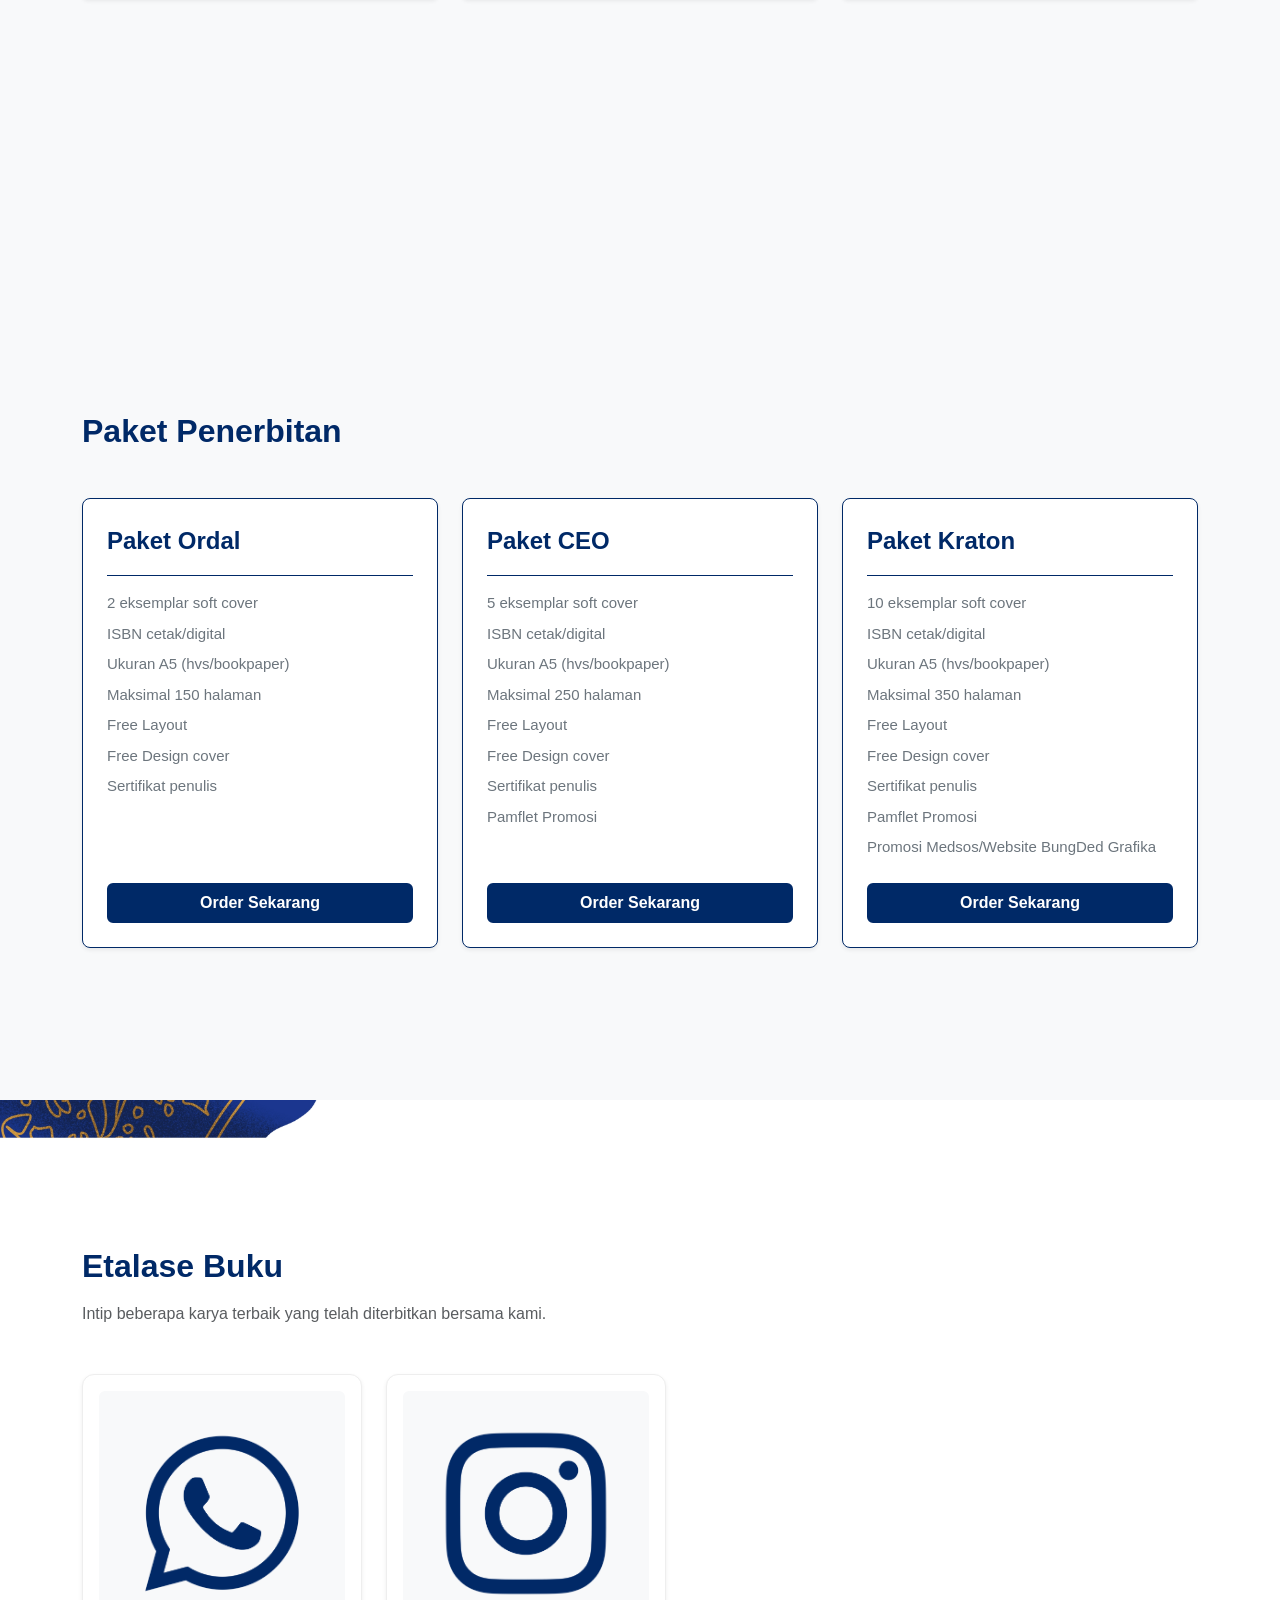
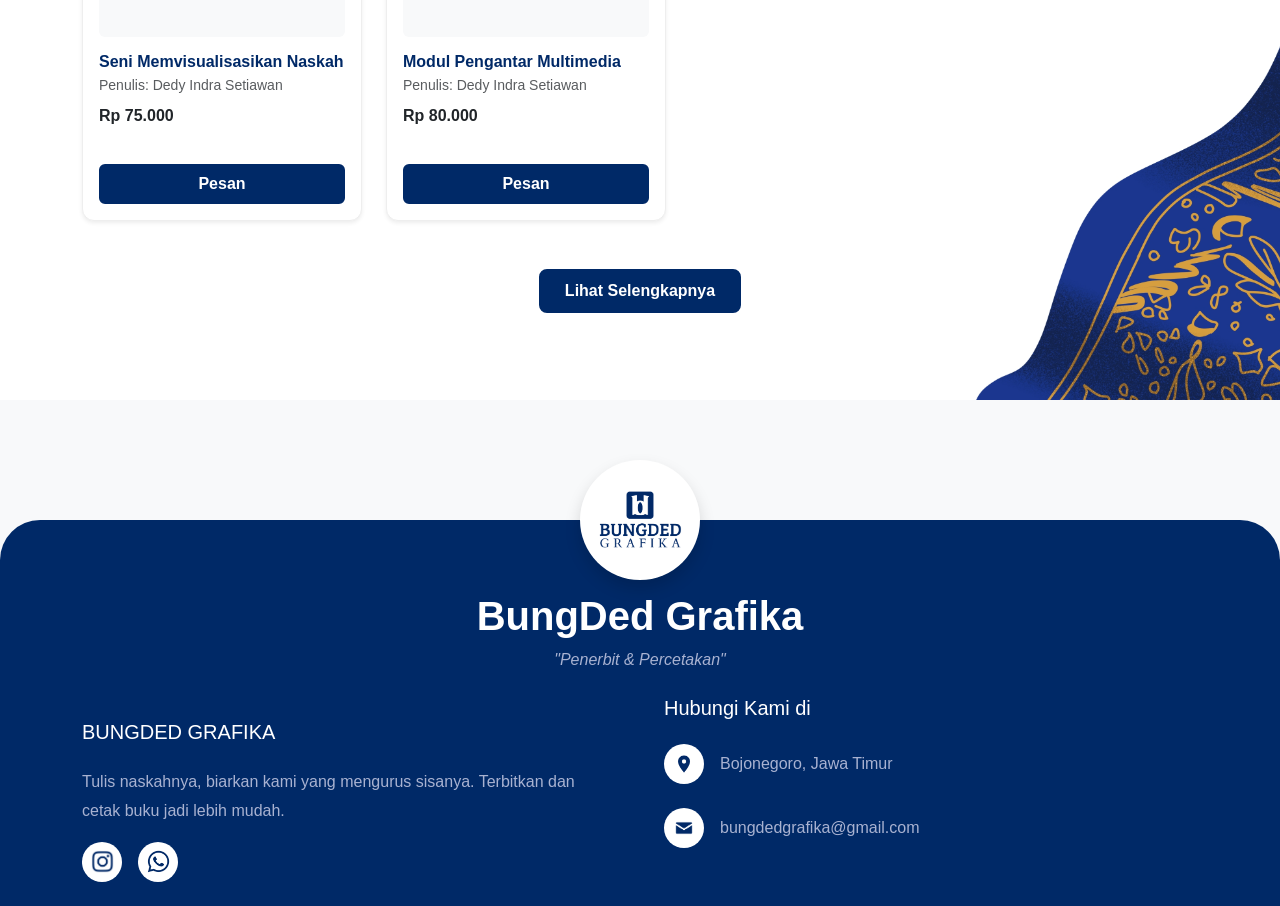
==== commit a99dea89: "update tampilan website" ====
--- a/index.html
+++ b/index.html
@@ -7,7 +7,6 @@
     <title>Halaman Utama - BungDed Grafika</title>
 
     <link href="https://cdn.jsdelivr.net/npm/bootstrap@5.3.3/dist/css/bootstrap.min.css" rel="stylesheet">
-
     <link rel="stylesheet" href="/style/main.css">
 </head>
 
@@ -16,48 +15,88 @@
     <div id="tempat-navbar"></div>
 
     <section class="hero-section position-relative d-flex align-items-center"
-        style="min-height: 75vh; padding-top: 76px; background: url('/public/banner.webp') center/cover no-repeat;">
-
-        <div class="position-absolute top-0 start-0 w-100 h-100 bg-dark" style="opacity: 0.3;"></div>
-
-        <div class="container position-relative z-1 text-white text-center">
-
-            <div class="row justify-content-center">
+        style="min-height: 100vh; padding-top: 60px; background: url('/public/bannerc.webp') center/cover no-repeat;">
+        <div class="position-absolute top-0 start-0 w-100 h-100 bg-dark" style="opacity: 0.4;"></div>
+        <div class="container position-relative z-1 text-white text-start">
+            <div class="row justify-content-start">
                 <div class="col-lg-8 col-md-10">
-
                     <h1 class="display-5 fw-bold mb-4" style="line-height: 1.3;">
                         Tulis naskahnya, biarkan kami yang mengurus sisanya
                     </h1>
-
-                    <p class="lead mb-4 mx-auto" style="font-size: 1.1rem; opacity: 0.9; max-width: 700px;">
-                        Kami siap menerbitkan buku ajar, referensi,
-                        monograf, hingga fiksi dalam bentuk cetak maupun E-Book.
+                    <p class="lead mb-4" style="font-size: 1.1rem; opacity: 0.9; max-width: 700px;">
+                        Kami siap menerbitkan buku ajar, referensi, monograf, hingga fiksi dalam bentuk cetak maupun
+                        E-Book.
                     </p>
-
                     <a href="http://wa.me/081515709786" target="_blank"
                         class="btn fw-bold px-4 py-2 rounded-pill shadow-sm d-inline-flex align-items-center btn-hero-custom"
                         style="font-size: 0.95rem;">
                         <img src="/public/wa.webp" alt="WA" width="18" class="me-2">
                         HUBUNGI SEKARANG
                     </a>
-
-                </div>
-            </div>
-        </div>
-    </section>
-
-    <section id="paket" class="paket-section py-5 text-center">
-        <div class="container">
-            <h2 class="section-title fw-bold mb-5" style="color: #002967;">Paket Penerbitan</h2>
-
-            <div class="row g-4 justify-content-center">
-
+                </div>
+            </div>
+        </div>
+    </section>
+
+    <section class="hero-section position-relative d-flex align-items-center"
+        style="min-height: 100vh; padding-top: 60px; background: url('/public/bannera.webp') center/cover no-repeat;">
+        <div class="container w-100 text-start">
+            <div class="mb-5">
+                <h2 class="fw-bold" style="color: #002967;">Daftar Layanan Kami</h2>
+                <p class="text-muted">Pilih layanan yang sesuai dengan kebutuhan naskah dan buku Anda.</p>
+            </div>
+            <div class="row g-4 justify-content-start">
+                <div class="col-md-4 col-sm-6">
+                    <div class="card h-100 border-0 shadow-sm text-start p-4 custom-card-hover">
+                        <div class="card-body d-flex flex-column p-0">
+                            <div class="display-4 mb-3">📚</div>
+                            <h3 class="h4 fw-bold" style="color: #002967;">Penerbitan Buku</h3>
+                            <p class="text-muted flex-grow-1">Layanan menyeluruh dari hulu ke hilir untuk mengubah
+                                naskah Anda menjadi buku berkualitas. Termasuk pengurusan ISBN dan sertifikat penulis.
+                            </p>
+                            <a href="http://wa.me/081515709786" target="_blank"
+                                class="btn mt-auto w-100 fw-bold rounded btn-layanan-custom">Selengkapnya</a>
+                        </div>
+                    </div>
+                </div>
+                <div class="col-md-4 col-sm-6">
+                    <div class="card h-100 border-0 shadow-sm text-start p-4 custom-card-hover">
+                        <div class="card-body d-flex flex-column p-0">
+                            <div class="display-4 mb-3">🖨️</div>
+                            <h3 class="h4 fw-bold" style="color: #002967;">Percetakan Buku</h3>
+                            <p class="text-muted flex-grow-1">Cetak buku dengan kualitas kertas (HVS/Bookpaper) dan
+                                warna terbaik, proses cepat, dan harga yang bersahabat.</p>
+                            <a href="http://wa.me/081515709786" target="_blank"
+                                class="btn mt-auto w-100 fw-bold rounded btn-layanan-custom">Selengkapnya</a>
+                        </div>
+                    </div>
+                </div>
+                <div class="col-md-4 col-sm-6">
+                    <div class="card h-100 border-0 shadow-sm text-start p-4 custom-card-hover">
+                        <div class="card-body d-flex flex-column p-0">
+                            <div class="display-4 mb-3">⚖️</div>
+                            <h3 class="h4 fw-bold" style="color: #002967;">Daftar HKI</h3>
+                            <p class="text-muted flex-grow-1">Lindungi karya intelektual Anda secara legal dengan
+                                layanan pendaftaran Hak Cipta bersama kami agar aman dari plagiasi.</p>
+                            <a href="http://wa.me/081515709786" target="_blank"
+                                class="btn mt-auto w-100 fw-bold rounded btn-layanan-custom">Selengkapnya</a>
+                        </div>
+                    </div>
+                </div>
+            </div>
+        </div>
+    </section>
+
+    <section class="hero-section position-relative d-flex align-items-center"
+        style="min-height: 100vh; padding-top: 60px; background: url('/public/bannerd.webp') center/cover no-repeat;">
+        <div class="container w-100 text-start">
+            <h2 class="fw-bold mb-5" style="color: #002967;">Paket Penerbitan</h2>
+            <div class="row g-4 justify-content-start">
                 <div class="col-lg-4 col-md-6">
                     <div class="card h-100 p-4 shadow-sm bg-white"
                         style="border: 1px solid #002967; border-radius: 8px;">
-                        <strong class="fs-4 mb-3 pb-3 border-bottom d-block text-center"
+                        <strong class="fs-4 mb-3 pb-3 border-bottom d-block text-start"
                             style="color: #002967; border-color: #002967 !important;">Paket Ordal</strong>
-
                         <div class="card-body p-0 d-flex flex-column text-start text-secondary"
                             style="font-size: 15px;">
                             <p class="mb-2">2 eksemplar soft cover</p>
@@ -67,22 +106,18 @@
                             <p class="mb-2">Free Layout</p>
                             <p class="mb-2">Free Design cover</p>
                             <p class="mb-4 flex-grow-1">Sertifikat penulis</p>
-
                             <a href="http://wa.me/081515709786" target="_blank"
                                 class="btn fw-bold w-100 paket-btn-custom"
-                                style="background-color: #002967; color: white; border: 2px solid #002967;">
-                                Order Sekarang
-                            </a>
-                        </div>
-                    </div>
-                </div>
-
+                                style="background-color: #002967; color: white; border: 2px solid #002967;">Order
+                                Sekarang</a>
+                        </div>
+                    </div>
+                </div>
                 <div class="col-lg-4 col-md-6">
                     <div class="card h-100 p-4 shadow-sm bg-white"
                         style="border: 1px solid #002967; border-radius: 8px;">
-                        <strong class="fs-4 mb-3 pb-3 border-bottom d-block text-center"
+                        <strong class="fs-4 mb-3 pb-3 border-bottom d-block text-start"
                             style="color: #002967; border-color: #002967 !important;">Paket CEO</strong>
-
                         <div class="card-body p-0 d-flex flex-column text-start text-secondary"
                             style="font-size: 15px;">
                             <p class="mb-2">5 eksemplar soft cover</p>
@@ -93,22 +128,18 @@
                             <p class="mb-2">Free Design cover</p>
                             <p class="mb-2">Sertifikat penulis</p>
                             <p class="mb-4 flex-grow-1">Pamflet Promosi</p>
-
                             <a href="http://wa.me/081515709786" target="_blank"
                                 class="btn fw-bold w-100 paket-btn-custom"
-                                style="background-color: #002967; color: white; border: 2px solid #002967;">
-                                Order Sekarang
-                            </a>
-                        </div>
-                    </div>
-                </div>
-
+                                style="background-color: #002967; color: white; border: 2px solid #002967;">Order
+                                Sekarang</a>
+                        </div>
+                    </div>
+                </div>
                 <div class="col-lg-4 col-md-6">
                     <div class="card h-100 p-4 shadow-sm bg-white"
                         style="border: 1px solid #002967; border-radius: 8px;">
-                        <strong class="fs-4 mb-3 pb-3 border-bottom d-block text-center"
+                        <strong class="fs-4 mb-3 pb-3 border-bottom d-block text-start"
                             style="color: #002967; border-color: #002967 !important;">Paket Kraton</strong>
-
                         <div class="card-body p-0 d-flex flex-column text-start text-secondary"
                             style="font-size: 15px;">
                             <p class="mb-2">10 eksemplar soft cover</p>
@@ -120,81 +151,75 @@
                             <p class="mb-2">Sertifikat penulis</p>
                             <p class="mb-2">Pamflet Promosi</p>
                             <p class="mb-4 flex-grow-1">Promosi Medsos/Website BungDed Grafika</p>
-
                             <a href="http://wa.me/081515709786" target="_blank"
                                 class="btn fw-bold w-100 paket-btn-custom"
-                                style="background-color: #002967; color: white; border: 2px solid #002967;">
-                                Order Sekarang
-                            </a>
-                        </div>
-                    </div>
-                </div>
-
-            </div>
-        </div>
-    </section>
-
-    <footer class="mt-5 pb-4 position-relative text-white"
-        style="background-color: #002967; border-top-left-radius: 40px; border-top-right-radius: 40px; margin-top: 120px !important;">
-
-        <div class="footer-logo-wrapper">
-            <img src="/public/birulogo.webp" alt="Logo BungDed Grafika">
-        </div>
-
-        <div class="container pt-5 mt-4">
-            <div class="text-center mb-5 pt-4">
-                <h2 class="fs-1 fw-bold mb-2">BungDed Grafika</h2>
-                <p class="fst-italic" style="color: #A8B2D1;">"Penerbit & Percetakan"</p>
-            </div>
-
-            <div class="row gx-5 gy-4">
-                <div class="col-md-6">
-                    <h3 class="fs-5 mb-4">BUNGDED GRAFIKA</h3>
-                    <p style="color: #A8B2D1; line-height: 1.8;">Tulis naskahnya, biarkan kami yang mengurus sisanya.
-                        Terbitkan dan cetak buku jadi lebih mudah.</p>
-                    <div class="d-flex gap-3">
-                        <a href="https://instagram.com/bungdedgrafika" target="_blank"
-                            class="d-flex justify-content-center align-items-center bg-white rounded-circle social-icon-custom"
-                            style="width: 40px; height: 40px; transition: 0.3s;">
-                            <img src="/public/ig.webp" alt="Instagram" height="25">
-                        </a>
-                        <a href="http://wa.me/081515709786" target="_blank"
-                            class="d-flex justify-content-center align-items-center bg-white rounded-circle social-icon-custom"
-                            style="width: 40px; height: 40px; transition: 0.3s;">
-                            <img src="/public/wa.webp" alt="WhatsApp" height="27">
-                        </a>
-                    </div>
-                </div>
-
-                <div class="col-md-6 mt-5 mt-md-0">
-                    <h3 class="fs-5 mb-4">Hubungi Kami di</h3>
-
-                    <ul class="list-unstyled d-flex flex-column gap-3">
-                        <li class="d-flex align-items-center gap-3">
-                            <span
-                                class="d-flex justify-content-center align-items-center bg-white rounded-circle flex-shrink-0"
-                                style="width: 40px; height: 40px;">
-                                <img src="/public/loc.webp" alt="Lokasi" style="width: 20px; object-fit: contain;">
-                            </span>
-                            <span class="text-nowrap" style="color: #A8B2D1;">Bojonegoro, Jawa Timur</span>
-                        </li>
-                        <li class="d-flex align-items-center gap-3">
-                            <span
-                                class="d-flex justify-content-center align-items-center bg-white rounded-circle flex-shrink-0"
-                                style="width: 40px; height: 40px;">
-                                <img src="/public/em.webp" alt="Email" style="width: 20px; object-fit: contain;">
-                            </span>
-                            <span class="text-nowrap" style="color: #A8B2D1;">bungdedgrafika@gmail.com</span>
-                        </li>
-                    </ul>
-                </div>
-            </div>
-        </div>
-    </footer>
+                                style="background-color: #002967; color: white; border: 2px solid #002967;">Order
+                                Sekarang</a>
+                        </div>
+                    </div>
+                </div>
+            </div>
+        </div>
+    </section>
+
+    <section class="hero-section position-relative d-flex align-items-center"
+        style="min-height: 100vh; padding-top: 60px; background: url('/public/bannerb.webp') center/cover no-repeat;">
+        <div class="container w-100 text-start">
+            <div class="mb-5">
+                <h2 class="fw-bold mb-3" style="color: #002967;">Etalase Buku</h2>
+                <p class="text-muted">Intip beberapa karya terbaik yang telah diterbitkan bersama kami.</p>
+            </div>
+
+            <div class="d-flex flex-wrap justify-content-start gap-4 mb-5">
+                <div class="card shadow-sm p-3" style="width: 280px; border-radius: 12px; border: 1px solid #eee;">
+                    <div class="image-container bg-light rounded"
+                        style="aspect-ratio: 1/1; display: flex; align-items: center; justify-content: center; overflow: hidden; margin-bottom: 15px;">
+                        <img src="/public/wa.webp" alt="Cover Buku 1"
+                            style="max-width: 80%; max-height: 80%; object-fit: contain;">
+                    </div>
+                    <div class="book-info">
+                        <h3 class="h6 fw-bold mb-1" style="color: #002967;">Seni Memvisualisasikan Naskah</h3>
+                        <p class="text-muted small mb-2">Penulis: Dedy Indra Setiawan</p>
+                        <p class="fw-bold mb-3">Rp 75.000</p>
+                    </div>
+                    <a href="http://wa.me/081515709786" target="_blank" class="btn fw-bold w-100 paket-btn-custom"
+                        style="background-color: #002967; color: white; border: 2px solid #002967; border-radius: 6px;">
+                        Pesan
+                    </a>
+                </div>
+
+                <div class="card shadow-sm p-3" style="width: 280px; border-radius: 12px; border: 1px solid #eee;">
+                    <div class="image-container bg-light rounded"
+                        style="aspect-ratio: 1/1; display: flex; align-items: center; justify-content: center; overflow: hidden; margin-bottom: 15px;">
+                        <img src="/public/ig.webp" alt="Cover Buku 2"
+                            style="max-width: 80%; max-height: 80%; object-fit: contain;">
+                    </div>
+                    <div class="book-info">
+                        <h3 class="h6 fw-bold mb-1" style="color: #002967;">Modul Pengantar Multimedia</h3>
+                        <p class="text-muted small mb-2">Penulis: Dedy Indra Setiawan</p>
+                        <p class="fw-bold mb-3">Rp 80.000</p>
+                    </div>
+                    <a href="http://wa.me/081515709786" target="_blank" class="btn fw-bold w-100 paket-btn-custom"
+                        style="background-color: #002967; color: white; border: 2px solid #002967; border-radius: 6px;">
+                        Pesan
+                    </a>
+                </div>
+            </div>
+
+            <div class="text-center w-100">
+                <a href="/pages/Toko Buku/index.html" class="btn fw-bold px-4 py-2 paket-btn-custom"
+                    style="background-color: #002967; color: white; border: 2px solid #002967; border-radius: 8px;">
+                    Lihat Selengkapnya
+                </a>
+            </div>
+
+        </div>
+    </section>
+    <div id="tempat-footer"></div>
 
     <script src="https://cdn.jsdelivr.net/npm/bootstrap@5.3.3/dist/js/bootstrap.bundle.min.js"></script>
-
     <script src="/function/navbar.js"></script>
+    <script src="/function/footer.js"></script>
 
 </body>
 
--- a/style/main.css
+++ b/style/main.css
@@ -5,6 +5,12 @@
 body {
     font-family: Arial, sans-serif;
     background-color: #f4f7f6;
+}
+
+
+.section-offset {
+    /* Angka ini menyesuaikan tinggi navbar kamu agar judulnya pas tidak tertutup */
+    scroll-margin-top: 80px;
 }
 
 /* Supaya saat diklik "Paket Penerbitan", judulnya tidak tertutup navbar yang menempel di atas */
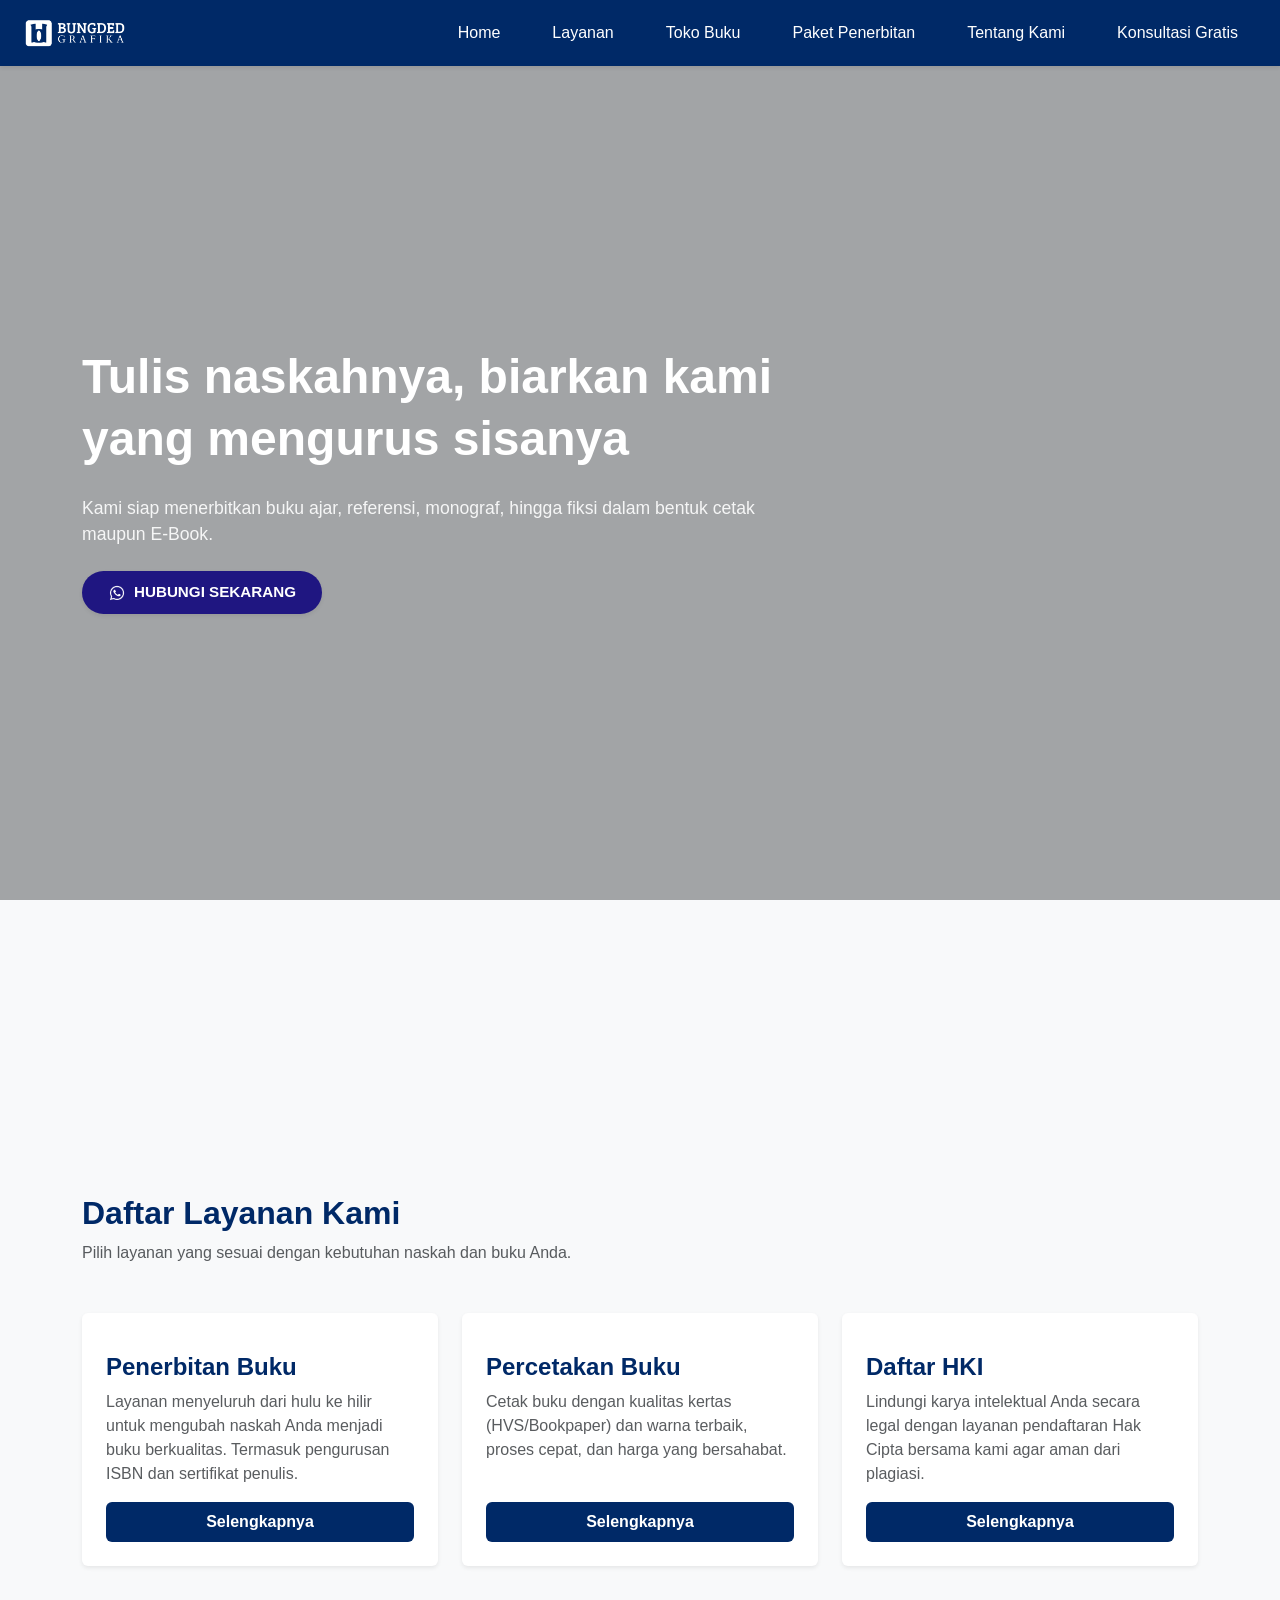
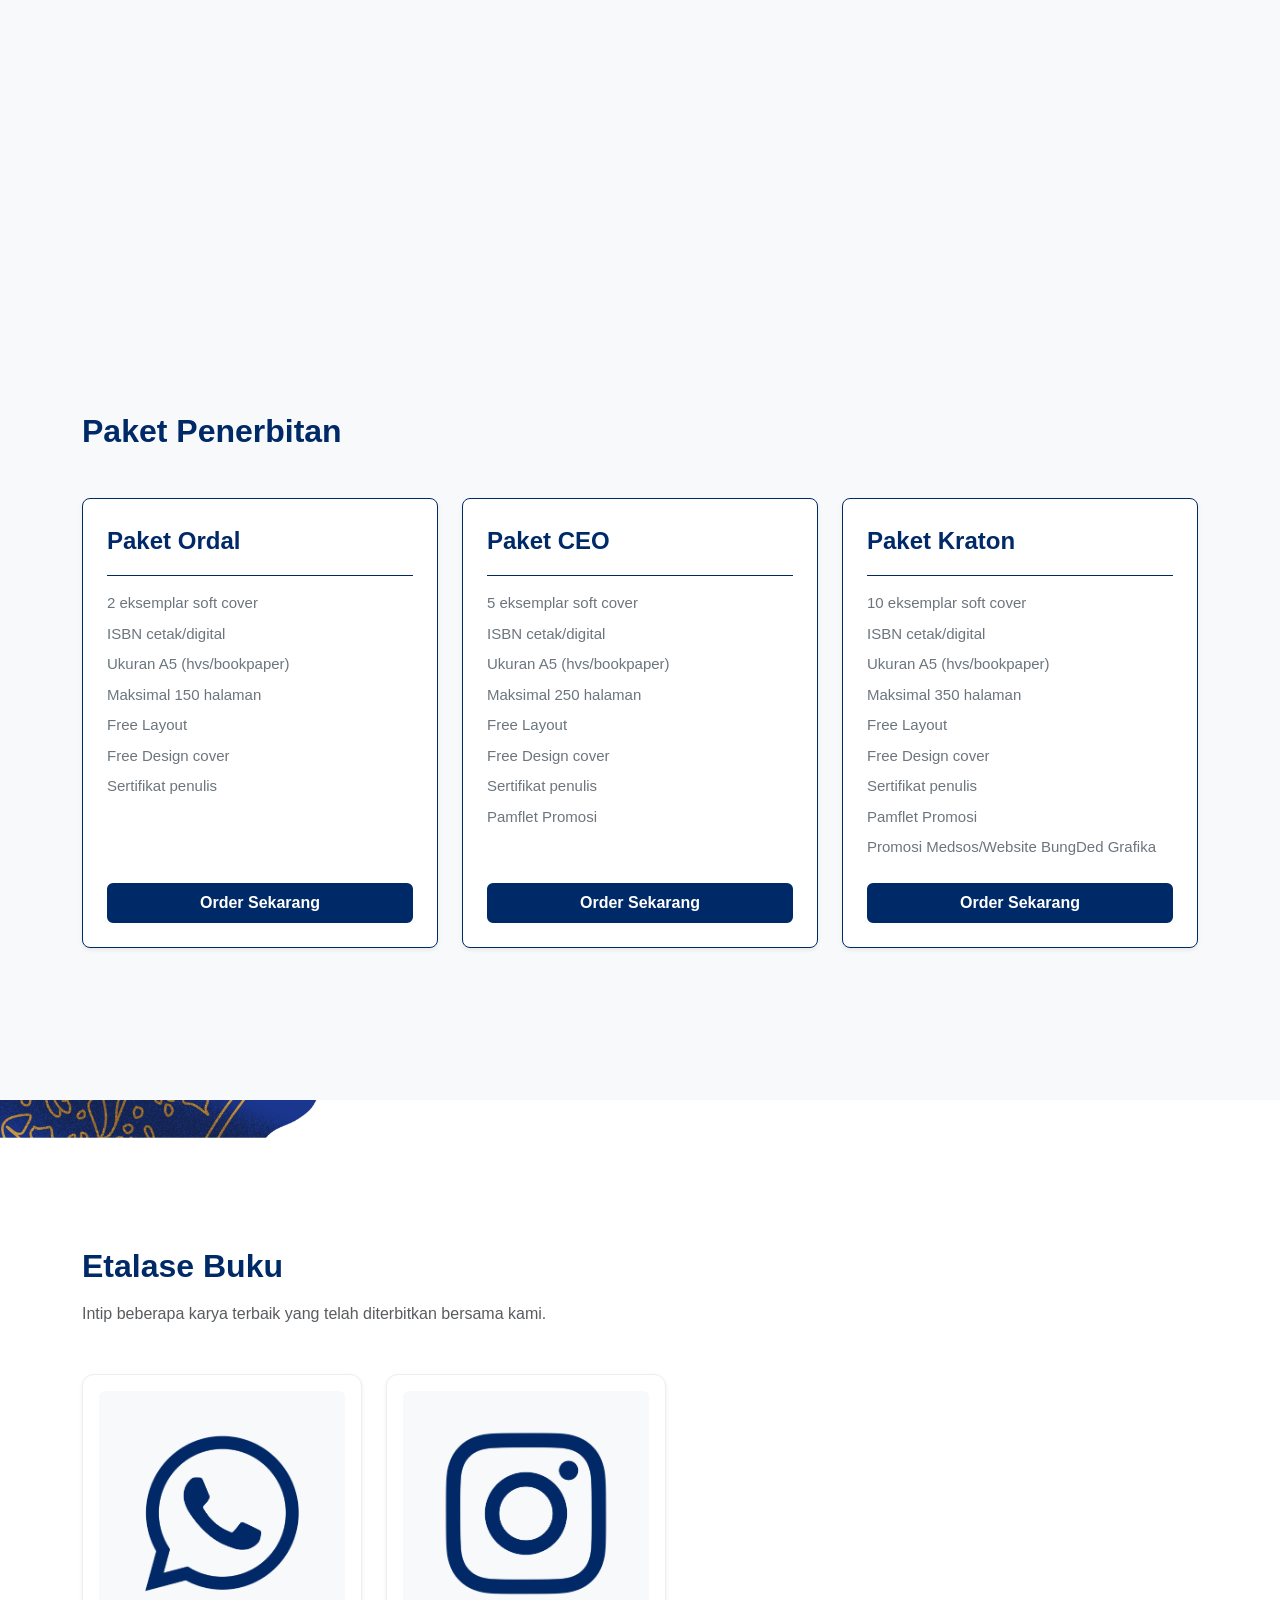
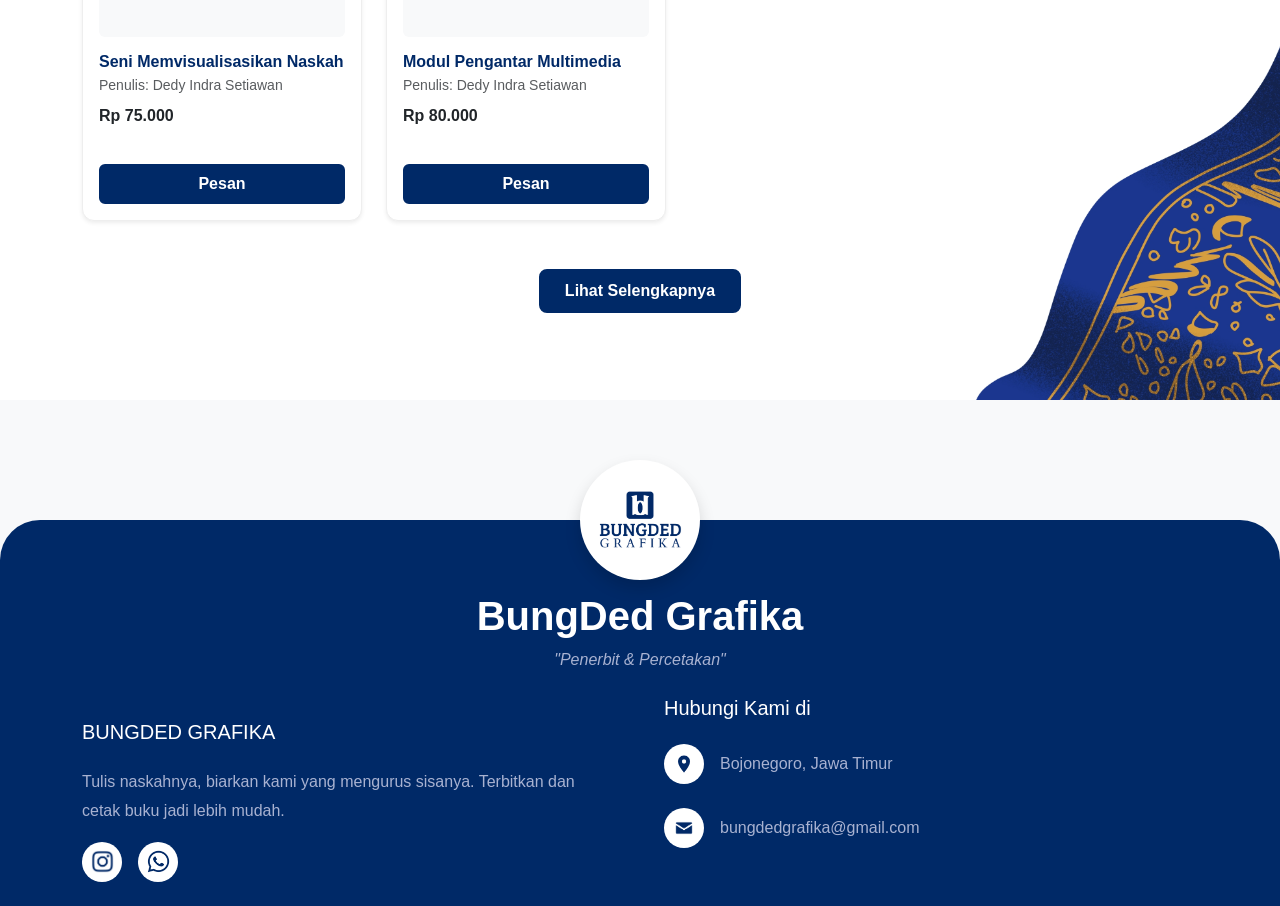
==== commit d9029c53: "update terbaru" ====
--- a/index.html
+++ b/index.html
@@ -49,7 +49,7 @@
                 <div class="col-md-4 col-sm-6">
                     <div class="card h-100 border-0 shadow-sm text-start p-4 custom-card-hover">
                         <div class="card-body d-flex flex-column p-0">
-                            <div class="display-4 mb-3">📚</div>
+                            <div class="display-4 mb-3"></div>
                             <h3 class="h4 fw-bold" style="color: #002967;">Penerbitan Buku</h3>
                             <p class="text-muted flex-grow-1">Layanan menyeluruh dari hulu ke hilir untuk mengubah
                                 naskah Anda menjadi buku berkualitas. Termasuk pengurusan ISBN dan sertifikat penulis.
@@ -62,7 +62,7 @@
                 <div class="col-md-4 col-sm-6">
                     <div class="card h-100 border-0 shadow-sm text-start p-4 custom-card-hover">
                         <div class="card-body d-flex flex-column p-0">
-                            <div class="display-4 mb-3">🖨️</div>
+                            <div class="display-4 mb-3"></div>
                             <h3 class="h4 fw-bold" style="color: #002967;">Percetakan Buku</h3>
                             <p class="text-muted flex-grow-1">Cetak buku dengan kualitas kertas (HVS/Bookpaper) dan
                                 warna terbaik, proses cepat, dan harga yang bersahabat.</p>
@@ -74,7 +74,7 @@
                 <div class="col-md-4 col-sm-6">
                     <div class="card h-100 border-0 shadow-sm text-start p-4 custom-card-hover">
                         <div class="card-body d-flex flex-column p-0">
-                            <div class="display-4 mb-3">⚖️</div>
+                            <div class="display-4 mb-3"></div>
                             <h3 class="h4 fw-bold" style="color: #002967;">Daftar HKI</h3>
                             <p class="text-muted flex-grow-1">Lindungi karya intelektual Anda secara legal dengan
                                 layanan pendaftaran Hak Cipta bersama kami agar aman dari plagiasi.</p>
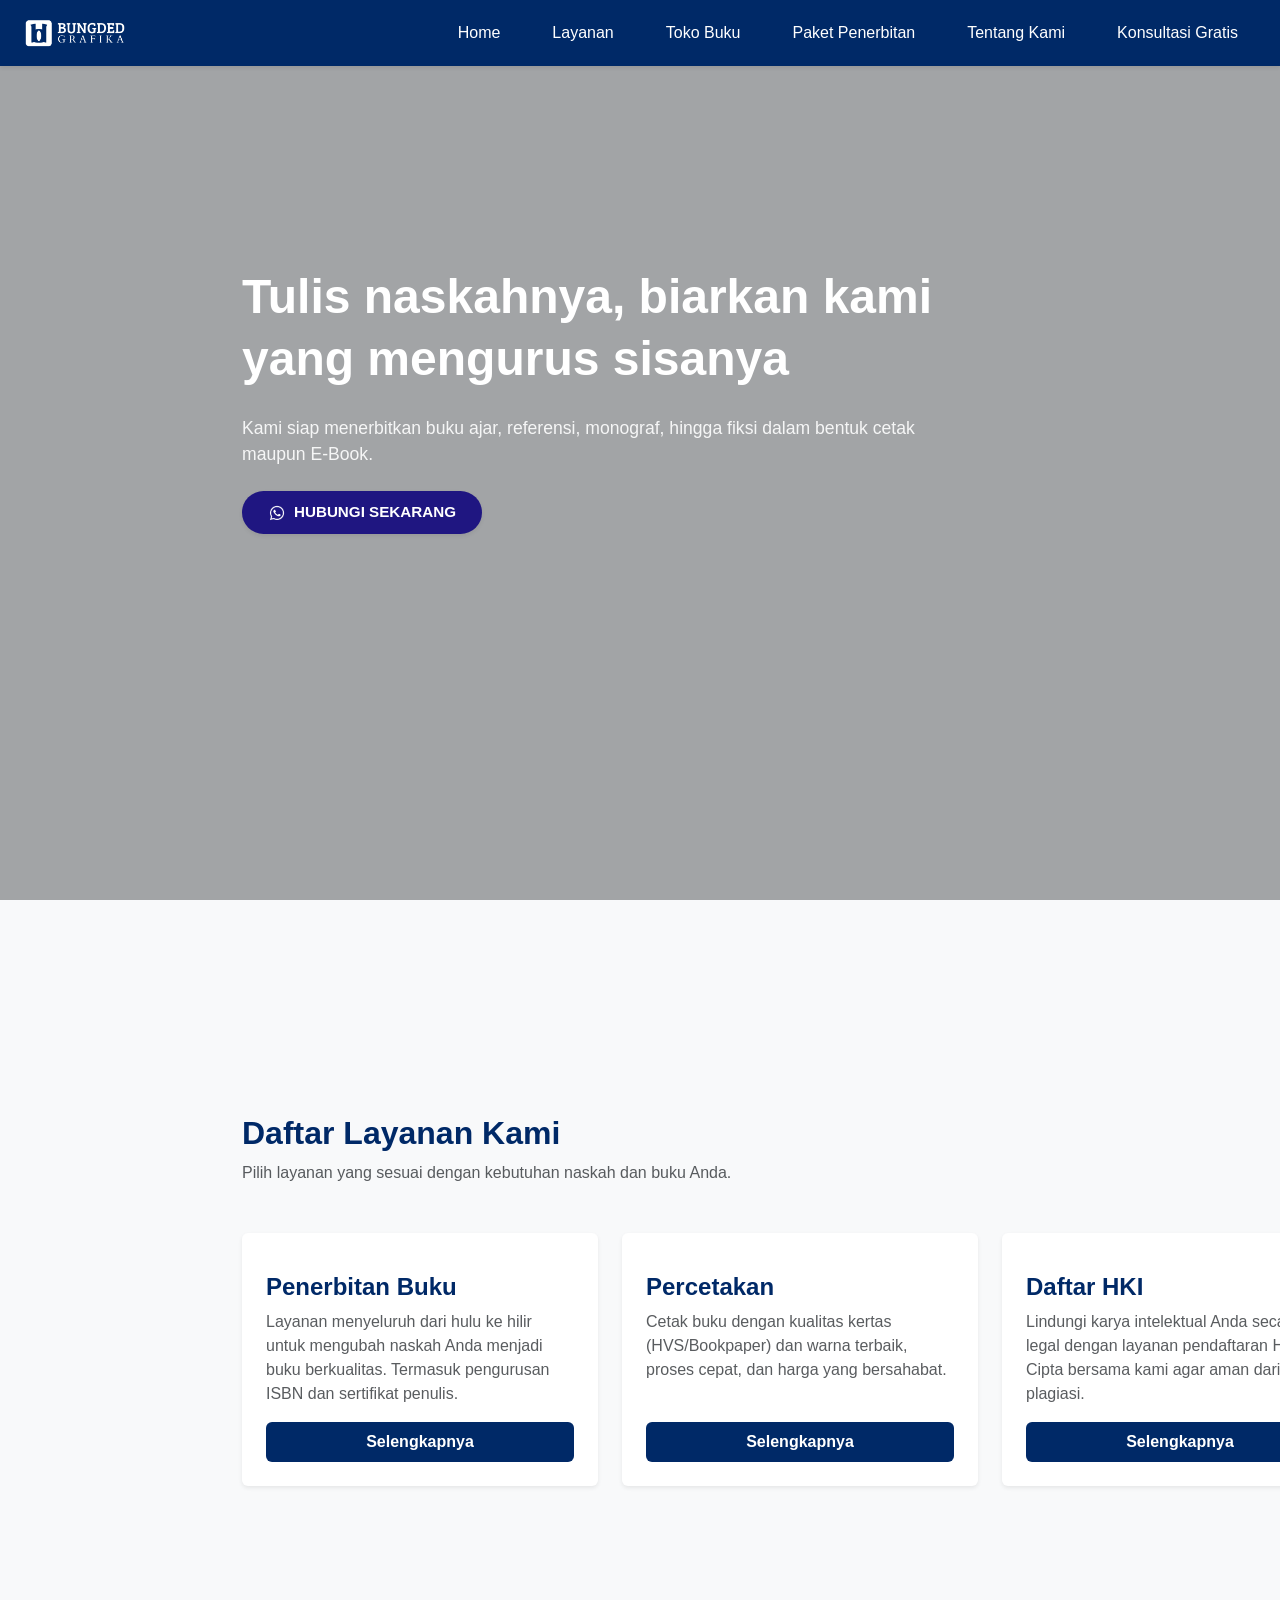
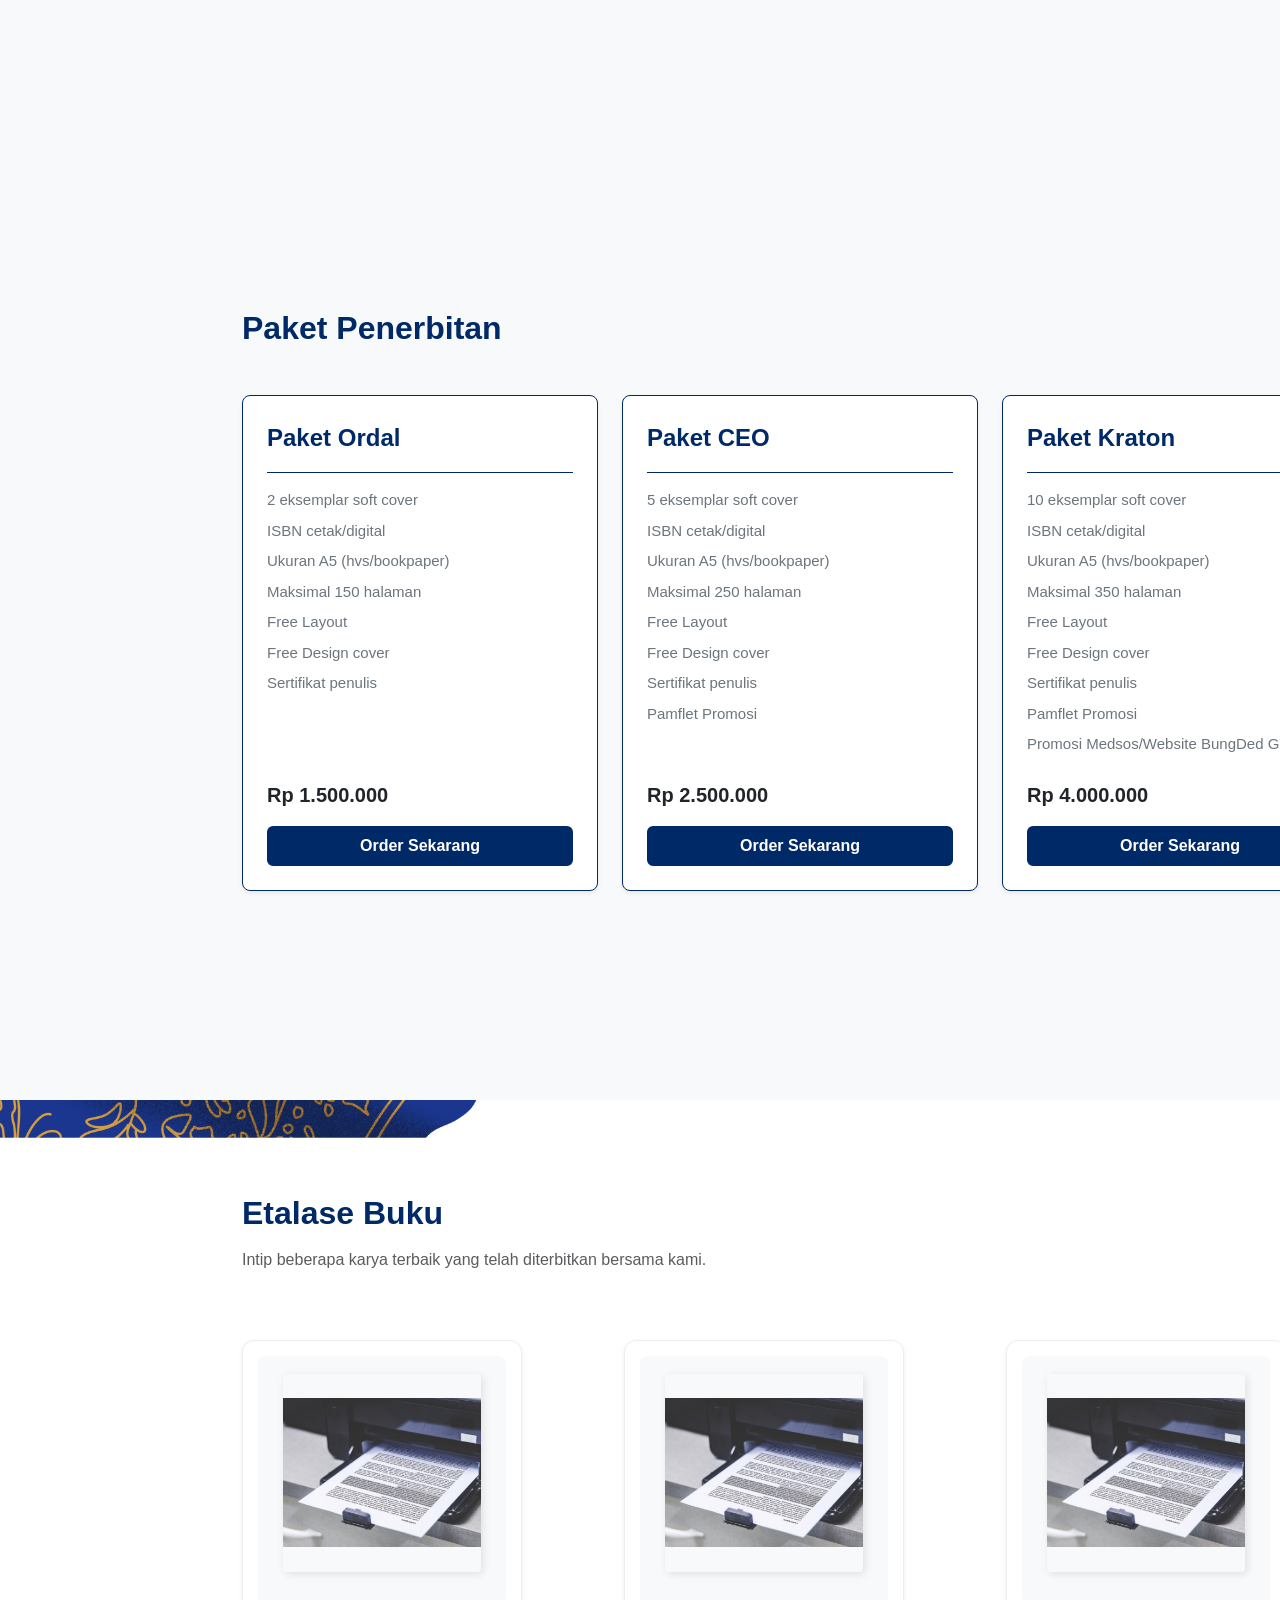
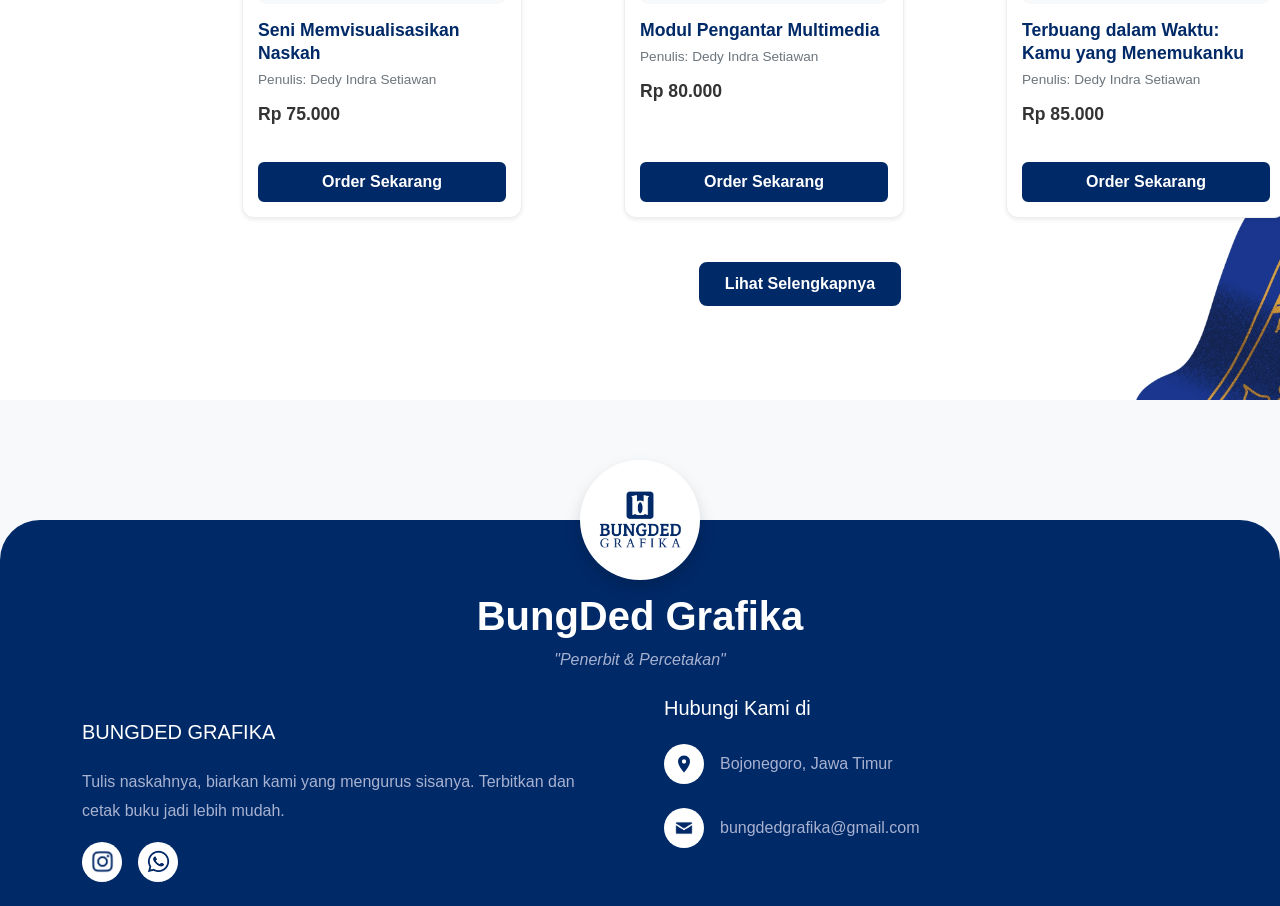
==== commit 8de3fcb3: "update presentasi" ====
--- a/index.html
+++ b/index.html
@@ -15,9 +15,10 @@
     <div id="tempat-navbar"></div>
 
     <section class="hero-section position-relative d-flex align-items-center"
-        style="min-height: 100vh; padding-top: 60px; background: url('/public/bannerc.webp') center/cover no-repeat;">
+        style="aspect-ratio: 16/9; min-height: 100vh; background: url('/public/bannerc.webp') center/cover no-repeat;">
         <div class="position-absolute top-0 start-0 w-100 h-100 bg-dark" style="opacity: 0.4;"></div>
-        <div class="container position-relative z-1 text-white text-start">
+
+        <div class="container position-relative z-1 text-white text-start" style="transform: translateY(-50px);">
             <div class="row justify-content-start">
                 <div class="col-lg-8 col-md-10">
                     <h1 class="display-5 fw-bold mb-4" style="line-height: 1.3;">
@@ -38,9 +39,10 @@
         </div>
     </section>
 
-    <section class="hero-section position-relative d-flex align-items-center"
-        style="min-height: 100vh; padding-top: 60px; background: url('/public/bannera.webp') center/cover no-repeat;">
-        <div class="container w-100 text-start">
+    <section id="layanan" class="position-relative d-flex align-items-center"
+        style="aspect-ratio: 16/9; min-height: 100vh; background: url('/public/bannera.webp') center/cover no-repeat;">
+
+        <div class="container position-relative z-1 w-100 text-start" style="transform: translateY(-50px);">
             <div class="mb-5">
                 <h2 class="fw-bold" style="color: #002967;">Daftar Layanan Kami</h2>
                 <p class="text-muted">Pilih layanan yang sesuai dengan kebutuhan naskah dan buku Anda.</p>
@@ -54,7 +56,7 @@
                             <p class="text-muted flex-grow-1">Layanan menyeluruh dari hulu ke hilir untuk mengubah
                                 naskah Anda menjadi buku berkualitas. Termasuk pengurusan ISBN dan sertifikat penulis.
                             </p>
-                            <a href="http://wa.me/081515709786" target="_blank"
+                            <a href="#paket"
                                 class="btn mt-auto w-100 fw-bold rounded btn-layanan-custom">Selengkapnya</a>
                         </div>
                     </div>
@@ -63,11 +65,13 @@
                     <div class="card h-100 border-0 shadow-sm text-start p-4 custom-card-hover">
                         <div class="card-body d-flex flex-column p-0">
                             <div class="display-4 mb-3"></div>
-                            <h3 class="h4 fw-bold" style="color: #002967;">Percetakan Buku</h3>
+                            <h3 class="h4 fw-bold" style="color: #002967;">Percetakan</h3>
                             <p class="text-muted flex-grow-1">Cetak buku dengan kualitas kertas (HVS/Bookpaper) dan
                                 warna terbaik, proses cepat, dan harga yang bersahabat.</p>
-                            <a href="http://wa.me/081515709786" target="_blank"
+
+                            <a href="/pages/Produk/percetakan/index.html"
                                 class="btn mt-auto w-100 fw-bold rounded btn-layanan-custom">Selengkapnya</a>
+
                         </div>
                     </div>
                 </div>
@@ -78,7 +82,7 @@
                             <h3 class="h4 fw-bold" style="color: #002967;">Daftar HKI</h3>
                             <p class="text-muted flex-grow-1">Lindungi karya intelektual Anda secara legal dengan
                                 layanan pendaftaran Hak Cipta bersama kami agar aman dari plagiasi.</p>
-                            <a href="http://wa.me/081515709786" target="_blank"
+                            <a href="/pages/Produk/hki/index.html"
                                 class="btn mt-auto w-100 fw-bold rounded btn-layanan-custom">Selengkapnya</a>
                         </div>
                     </div>
@@ -87,11 +91,12 @@
         </div>
     </section>
 
-    <section class="hero-section position-relative d-flex align-items-center"
-        style="min-height: 100vh; padding-top: 60px; background: url('/public/bannerd.webp') center/cover no-repeat;">
-        <div class="container w-100 text-start">
+    <section id="paket" class="position-relative d-flex align-items-center"
+        style="aspect-ratio: 16/9; min-height: 100vh; background: url('/public/bannerd.webp') center/cover no-repeat;">
+        <div class="container position-relative z-1 w-100 text-start" style="transform: translateY(-50px);">
             <h2 class="fw-bold mb-5" style="color: #002967;">Paket Penerbitan</h2>
             <div class="row g-4 justify-content-start">
+
                 <div class="col-lg-4 col-md-6">
                     <div class="card h-100 p-4 shadow-sm bg-white"
                         style="border: 1px solid #002967; border-radius: 8px;">
@@ -106,13 +111,17 @@
                             <p class="mb-2">Free Layout</p>
                             <p class="mb-2">Free Design cover</p>
                             <p class="mb-4 flex-grow-1">Sertifikat penulis</p>
-                            <a href="http://wa.me/081515709786" target="_blank"
-                                class="btn fw-bold w-100 paket-btn-custom"
-                                style="background-color: #002967; color: white; border: 2px solid #002967;">Order
-                                Sekarang</a>
-                        </div>
-                    </div>
-                </div>
+
+                            <p class="fw-bold fs-5 text-dark mb-3">Rp 1.500.000</p>
+                            <button class="btn fw-bold w-100 paket-btn-custom"
+                                style="background-color: #002967; color: white; border: 2px solid #002967;"
+                                onclick="bukaModal('Paket Ordal', 'Fasilitas: 2 eks soft cover, ISBN, Free Layout & Cover, Sertifikat Penulis.', 'Rp 1.500.000', '')">
+                                Order Sekarang
+                            </button>
+                        </div>
+                    </div>
+                </div>
+
                 <div class="col-lg-4 col-md-6">
                     <div class="card h-100 p-4 shadow-sm bg-white"
                         style="border: 1px solid #002967; border-radius: 8px;">
@@ -128,13 +137,17 @@
                             <p class="mb-2">Free Design cover</p>
                             <p class="mb-2">Sertifikat penulis</p>
                             <p class="mb-4 flex-grow-1">Pamflet Promosi</p>
-                            <a href="http://wa.me/081515709786" target="_blank"
-                                class="btn fw-bold w-100 paket-btn-custom"
-                                style="background-color: #002967; color: white; border: 2px solid #002967;">Order
-                                Sekarang</a>
-                        </div>
-                    </div>
-                </div>
+
+                            <p class="fw-bold fs-5 text-dark mb-3">Rp 2.500.000</p>
+                            <button class="btn fw-bold w-100 paket-btn-custom"
+                                style="background-color: #002967; color: white; border: 2px solid #002967;"
+                                onclick="bukaModal('Paket CEO', 'Fasilitas: 5 eks soft cover, ISBN, Free Layout & Cover, Pamflet Promosi.', 'Rp 2.500.000', '')">
+                                Order Sekarang
+                            </button>
+                        </div>
+                    </div>
+                </div>
+
                 <div class="col-lg-4 col-md-6">
                     <div class="card h-100 p-4 shadow-sm bg-white"
                         style="border: 1px solid #002967; border-radius: 8px;">
@@ -151,62 +164,34 @@
                             <p class="mb-2">Sertifikat penulis</p>
                             <p class="mb-2">Pamflet Promosi</p>
                             <p class="mb-4 flex-grow-1">Promosi Medsos/Website BungDed Grafika</p>
-                            <a href="http://wa.me/081515709786" target="_blank"
-                                class="btn fw-bold w-100 paket-btn-custom"
-                                style="background-color: #002967; color: white; border: 2px solid #002967;">Order
-                                Sekarang</a>
-                        </div>
-                    </div>
-                </div>
-            </div>
-        </div>
-    </section>
-
-    <section class="hero-section position-relative d-flex align-items-center"
-        style="min-height: 100vh; padding-top: 60px; background: url('/public/bannerb.webp') center/cover no-repeat;">
-        <div class="container w-100 text-start">
+
+                            <p class="fw-bold fs-5 text-dark mb-3">Rp 4.000.000</p>
+                            <button class="btn fw-bold w-100 paket-btn-custom"
+                                style="background-color: #002967; color: white; border: 2px solid #002967;"
+                                onclick="bukaModal('Paket Kraton', 'Fasilitas: 10 eks soft cover, ISBN, Free Layout & Cover, Promosi Medsos.', 'Rp 4.000.000', '')">
+                                Order Sekarang
+                            </button>
+                        </div>
+                    </div>
+                </div>
+
+            </div>
+        </div>
+    </section>
+
+    <section id="tokobuku" class="position-relative d-flex align-items-center"
+        style="aspect-ratio: 16/9; min-height: 100vh; background: url('/public/bannerb.webp') center/cover no-repeat;">
+        <div class="container position-relative z-1 w-100 text-start">
+
             <div class="mb-5">
                 <h2 class="fw-bold mb-3" style="color: #002967;">Etalase Buku</h2>
                 <p class="text-muted">Intip beberapa karya terbaik yang telah diterbitkan bersama kami.</p>
             </div>
 
-            <div class="d-flex flex-wrap justify-content-start gap-4 mb-5">
-                <div class="card shadow-sm p-3" style="width: 280px; border-radius: 12px; border: 1px solid #eee;">
-                    <div class="image-container bg-light rounded"
-                        style="aspect-ratio: 1/1; display: flex; align-items: center; justify-content: center; overflow: hidden; margin-bottom: 15px;">
-                        <img src="/public/wa.webp" alt="Cover Buku 1"
-                            style="max-width: 80%; max-height: 80%; object-fit: contain;">
-                    </div>
-                    <div class="book-info">
-                        <h3 class="h6 fw-bold mb-1" style="color: #002967;">Seni Memvisualisasikan Naskah</h3>
-                        <p class="text-muted small mb-2">Penulis: Dedy Indra Setiawan</p>
-                        <p class="fw-bold mb-3">Rp 75.000</p>
-                    </div>
-                    <a href="http://wa.me/081515709786" target="_blank" class="btn fw-bold w-100 paket-btn-custom"
-                        style="background-color: #002967; color: white; border: 2px solid #002967; border-radius: 6px;">
-                        Pesan
-                    </a>
-                </div>
-
-                <div class="card shadow-sm p-3" style="width: 280px; border-radius: 12px; border: 1px solid #eee;">
-                    <div class="image-container bg-light rounded"
-                        style="aspect-ratio: 1/1; display: flex; align-items: center; justify-content: center; overflow: hidden; margin-bottom: 15px;">
-                        <img src="/public/ig.webp" alt="Cover Buku 2"
-                            style="max-width: 80%; max-height: 80%; object-fit: contain;">
-                    </div>
-                    <div class="book-info">
-                        <h3 class="h6 fw-bold mb-1" style="color: #002967;">Modul Pengantar Multimedia</h3>
-                        <p class="text-muted small mb-2">Penulis: Dedy Indra Setiawan</p>
-                        <p class="fw-bold mb-3">Rp 80.000</p>
-                    </div>
-                    <a href="http://wa.me/081515709786" target="_blank" class="btn fw-bold w-100 paket-btn-custom"
-                        style="background-color: #002967; color: white; border: 2px solid #002967; border-radius: 6px;">
-                        Pesan
-                    </a>
-                </div>
-            </div>
-
-            <div class="text-center w-100">
+            <div class="katalog-container text-start" id="tempat-etalase-buku">
+            </div>
+
+            <div class="text-center w-100 mt-4">
                 <a href="/pages/Toko Buku/index.html" class="btn fw-bold px-4 py-2 paket-btn-custom"
                     style="background-color: #002967; color: white; border: 2px solid #002967; border-radius: 8px;">
                     Lihat Selengkapnya
@@ -215,12 +200,64 @@
 
         </div>
     </section>
+
+    <div class="modal fade" id="modalProduk" tabindex="-1" aria-hidden="true">
+        <div class="modal-dialog modal-dialog-centered">
+            <div class="modal-content border-0 shadow">
+                <div class="modal-header text-white" style="background-color: #002967;">
+                    <h5 class="modal-title fw-bold">Detail Pesanan</h5>
+                    <button type="button" class="btn-close btn-close-white" data-bs-dismiss="modal"
+                        aria-label="Close"></button>
+                </div>
+
+                <div class="modal-body p-4 text-start">
+
+                    <img id="detailGambar" src="" alt="" class="d-none">
+
+                    <div class="col-12">
+                        <h4 id="detailJudul" class="fw-bold" style="color: #002967;">Nama Produk</h4>
+                        <p id="detailDeskripsi" class="text-muted small mb-3">Deskripsi singkat produk ada di sini.</p>
+                        <h5 id="detailHarga" class="fw-bold mb-4" style="color: #333;">Harga Produk</h5>
+
+                        <div class="row g-3">
+                            <div class="col-12 col-sm-6">
+                                <label for="inputKuantitas" class="form-label fw-bold"
+                                    style="font-size: 0.9rem; color: #002967;">Jumlah Pesanan</label>
+                                <input type="number" class="form-control text-center fw-bold" id="inputKuantitas"
+                                    value="1" min="1" style="border: 2px solid #002967; border-radius: 6px;">
+                            </div>
+                            <div class="col-12">
+                                <label for="inputCatatan" class="form-label fw-bold"
+                                    style="font-size: 0.9rem; color: #002967;">Catatan Pesanan (Opsional)</label>
+                                <textarea class="form-control" id="inputCatatan" rows="3"
+                                    placeholder="Contoh: Mohon info cara pengiriman naskahnya..."
+                                    style="border: 1px solid #ccc; border-radius: 6px; resize: none;"></textarea>
+                            </div>
+                        </div>
+                    </div>
+                </div>
+
+                <div class="modal-footer bg-light border-top-0">
+                    <button type="button" class="btn fw-bold px-4 paket-btn-outline" data-bs-dismiss="modal"
+                        style="border-radius: 6px;">Batal</button>
+                    <button type="button" class="btn fw-bold px-4 d-inline-flex align-items-center paket-btn-custom"
+                        style="border-radius: 6px; background-color: #002967; color: white;"
+                        onclick="checkoutWA()">Pesan Sekarang
+                    </button>
+                </div>
+            </div>
+        </div>
+    </div>
+
     <div id="tempat-footer"></div>
 
     <script src="https://cdn.jsdelivr.net/npm/bootstrap@5.3.3/dist/js/bootstrap.bundle.min.js"></script>
     <script src="/function/navbar.js"></script>
     <script src="/function/footer.js"></script>
 
+    <script src="/function/keranjang.js"></script>
+    <script src="/function/databuku.js"></script>
+
 </body>
 
 </html>
--- a/style/main.css
+++ b/style/main.css
@@ -7,6 +7,17 @@
     background-color: #f4f7f6;
 }
 
+/* Pastikan scroll halus dan tidak tertutup navbar */
+html {
+    scroll-behavior: smooth;
+    scroll-padding-top: 90px;
+    /* Sesuaikan dengan tinggi navbarmu */
+}
+
+/* Hilangkan garis fokus biru saat diklik (biar rapi) */
+:target {
+    scroll-margin-top: 90px;
+}
 
 .section-offset {
     /* Angka ini menyesuaikan tinggi navbar kamu agar judulnya pas tidak tertutup */
@@ -214,4 +225,137 @@
     /* Teks berubah jadi biru navy */
     border: 2px solid #002967 !important;
     /* Muncul garis pinggir biru navy */
+}
+
+/* Jurus Sakti untuk Memaksa Jarak Menjadi Sempit & Tumpang Tindih */
+#tokobuku {
+    perspective: 1500px;
+    /* Memberikan efek kedalaman 3D yang kuat */
+}
+
+/* Mengatur jarak antar kartu agar lebih mepet di belakang kartu utama */
+.swiper-container-custom .swiper-slide {
+    width: 260px;
+    /* Ukuran kartu yang disesuaikan */
+    opacity: 0.1;
+    /* Kartu di belakang sangat memudar */
+    transition: all 0.5s ease;
+}
+
+/* Kartu Utama di Tengah Depan (Glow & Putih Bersih) */
+.swiper-container-custom .swiper-slide-active {
+    opacity: 1 !important;
+    transform: translateZ(250px) scale(1.1);
+    /* Kartu utama didorong ke depan */
+    box-shadow: 0 15px 35px rgba(255, 255, 255, 0.4);
+    /* Glow putih di belakang kartu utama */
+    z-index: 10;
+}
+
+/* Kartu Tepat di Samping Kiri & Kanan (Masih Jelas) */
+.swiper-container-custom .swiper-slide-next,
+.swiper-container-custom .swiper-slide-prev {
+    opacity: 0.6 !important;
+    transform: translateZ(100px);
+    /* Didorong ke belakang kartu utama */
+    z-index: 5;
+}
+
+/* Menghilangkan panah navigasi agar tampilan bersih di layar lebar */
+.swiper-button-next,
+.swiper-button-prev {
+    display: none !important;
+}
+
+/* ==========================================================================
+   STYLE KHUSUS HALAMAN TOKO PERCETAKAN / KATALOG BUKU
+   ========================================================================== */
+
+.katalog-container {
+    display: grid;
+    grid-template-columns: repeat(auto-fill, minmax(280px, 1fr));
+    gap: 30px;
+    padding: 20px 0;
+}
+
+.katalog-card {
+    background: white;
+    border-radius: 12px;
+    border: 1px solid #eee;
+    padding: 15px;
+    transition: all 0.3s ease;
+    display: flex;
+    flex-direction: column;
+    height: 100%;
+}
+
+.katalog-card:hover {
+    box-shadow: 0 10px 20px rgba(0, 0, 0, 0.05);
+    transform: translateY(-5px);
+}
+
+.image-container {
+    aspect-ratio: 1/1;
+    background-color: #f8f9fa;
+    border-radius: 8px;
+    display: flex;
+    align-items: center;
+    justify-content: center;
+    overflow: hidden;
+    margin-bottom: 15px;
+}
+
+.book-cover {
+    max-width: 80%;
+    max-height: 80%;
+    object-fit: contain;
+}
+
+.book-title {
+    font-size: 1.1rem;
+    font-weight: bold;
+    color: #002967;
+    margin-bottom: 5px;
+    text-align: left;
+}
+
+.book-author {
+    font-size: 0.85rem;
+    color: #6c757d;
+    margin-bottom: 10px;
+    text-align: left;
+}
+
+.book-price {
+    font-weight: bold;
+    color: #333;
+    margin-bottom: 15px;
+    text-align: left;
+}
+
+/* Tombol Utama (Awal Biru -> Hover Putih) */
+.paket-btn-custom {
+    background-color: #002967 !important;
+    color: #ffffff !important;
+    border: 2px solid #002967 !important;
+    transition: all 0.3s ease-in-out !important;
+}
+
+.paket-btn-custom:hover {
+    background-color: #ffffff !important;
+    color: #002967 !important;
+    border: 2px solid #002967 !important;
+}
+
+/* Tombol Batal (Awal Putih/Transparan -> Hover Biru) */
+.paket-btn-outline {
+    background-color: transparent !important;
+    color: #002967 !important;
+    border: 2px solid #002967 !important;
+    transition: all 0.3s ease-in-out !important;
+}
+
+.paket-btn-outline:hover {
+    background-color: #002967 !important;
+    color: #ffffff !important;
 }
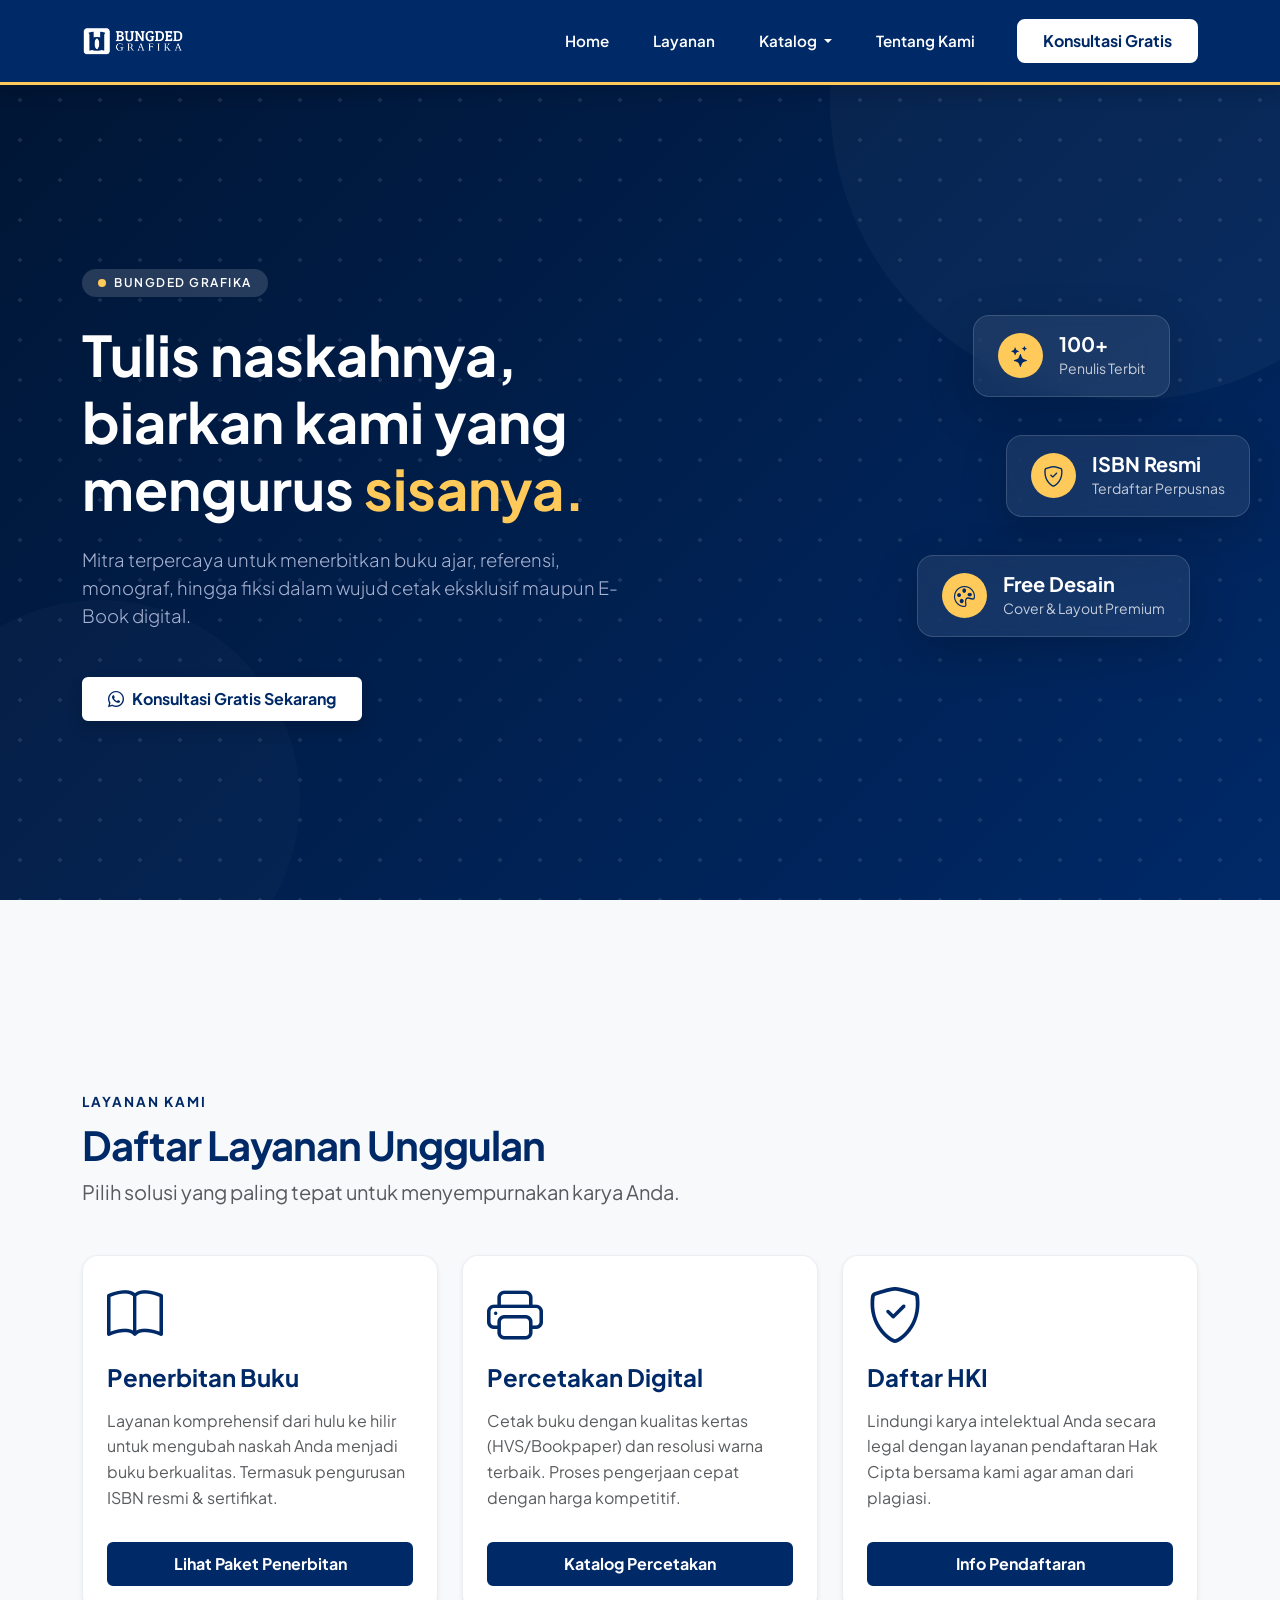
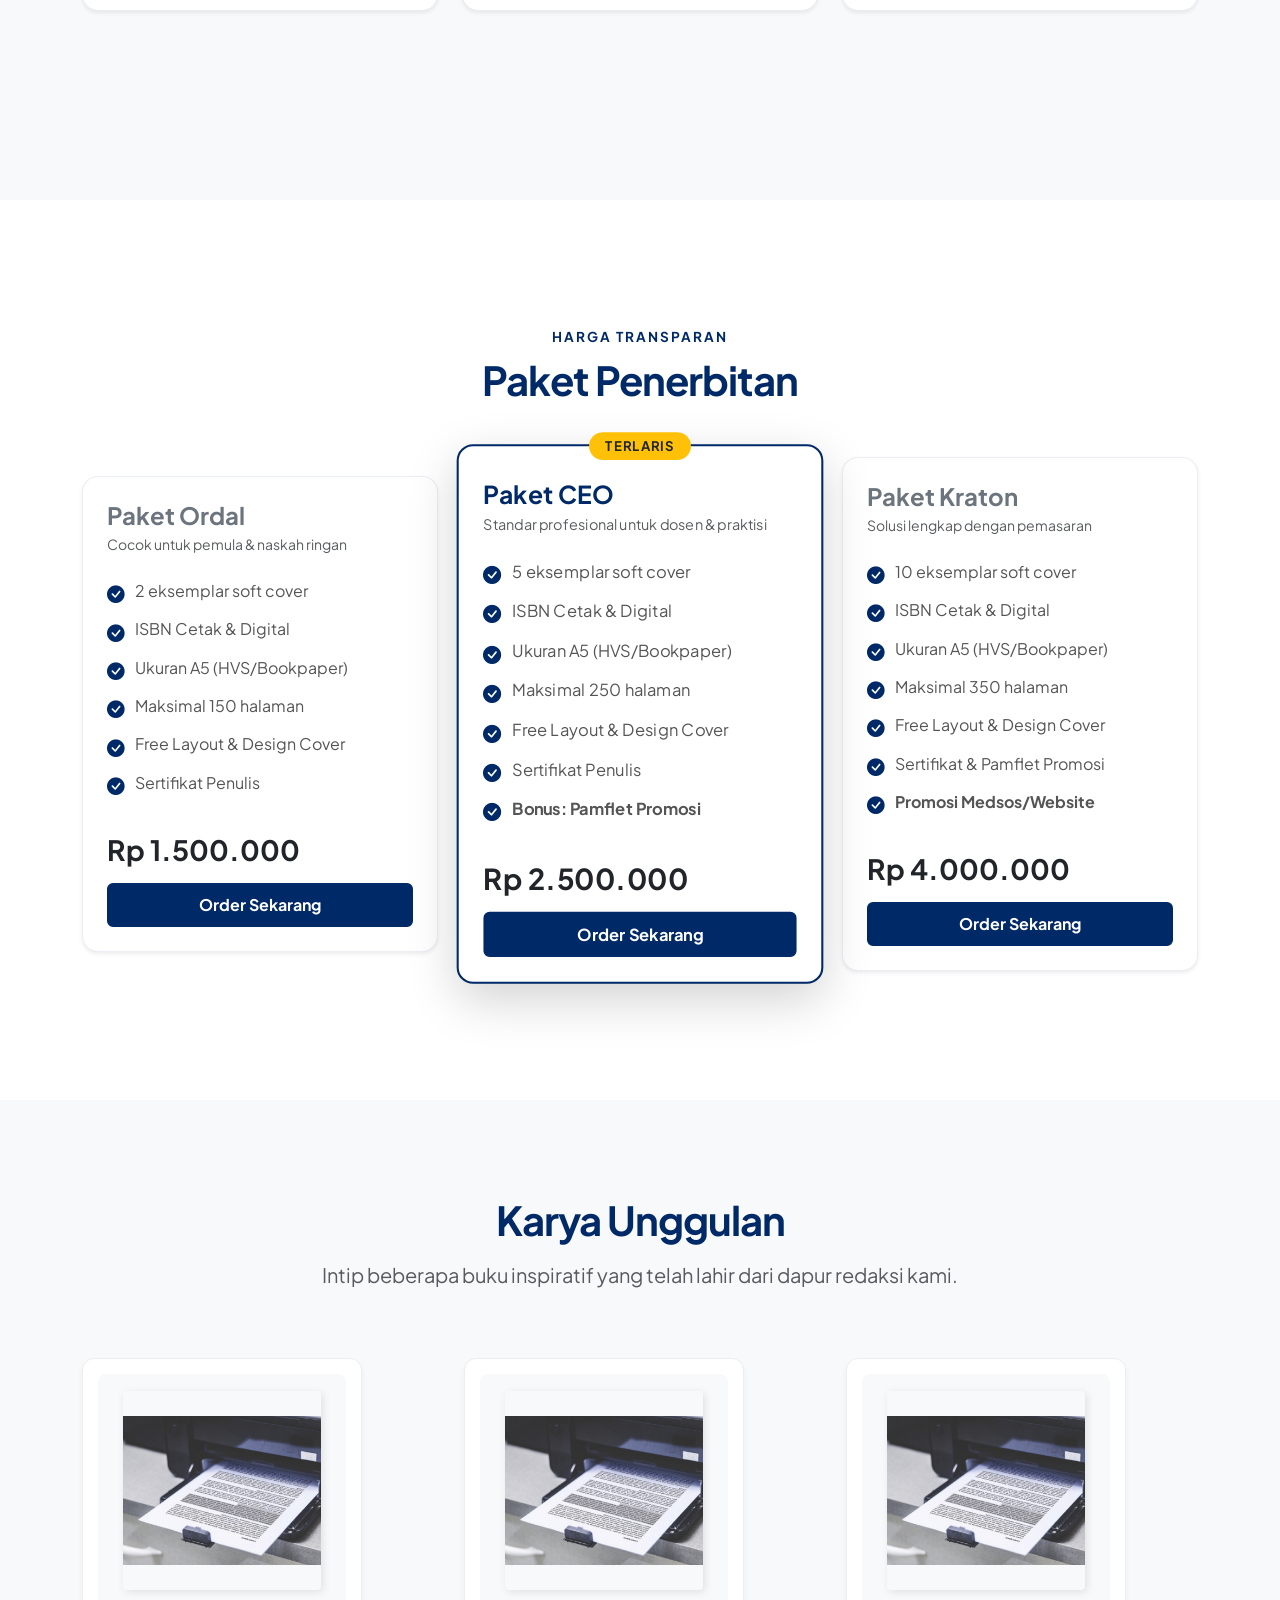
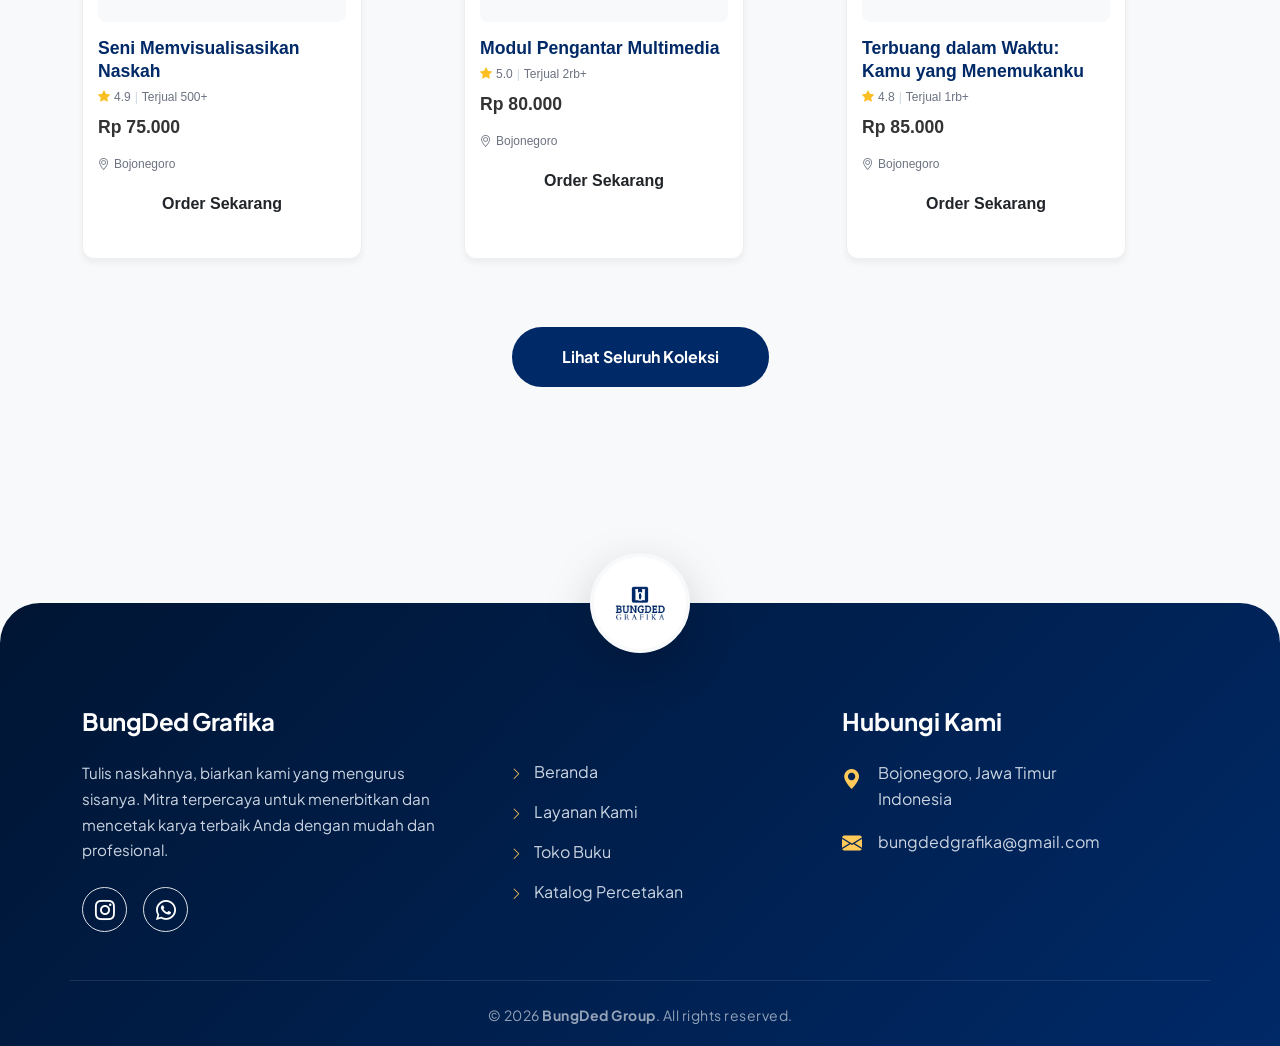
==== commit c95baa49: "update total tampilan" ====
--- a/index.html
+++ b/index.html
@@ -6,84 +6,319 @@
     <meta name="viewport" content="width=device-width, initial-scale=1.0">
     <title>Halaman Utama - BungDed Grafika</title>
 
+    <link rel="preconnect" href="https://fonts.googleapis.com">
+    <link rel="preconnect" href="https://fonts.gstatic.com" crossorigin>
+    <link href="https://fonts.googleapis.com/css2?family=Plus+Jakarta+Sans:wght@400;500;600;700;800&display=swap"
+        rel="stylesheet">
+
     <link href="https://cdn.jsdelivr.net/npm/bootstrap@5.3.3/dist/css/bootstrap.min.css" rel="stylesheet">
+    <link rel="stylesheet" href="https://cdn.jsdelivr.net/npm/bootstrap-icons@1.11.3/font/bootstrap-icons.min.css">
+
     <link rel="stylesheet" href="/style/main.css">
+
+    <style>
+        body {
+            font-family: 'Plus Jakarta Sans', sans-serif;
+            background-color: #f8f9fa;
+        }
+
+        /* ================= HERO SECTION CUSTOM STYLES ================= */
+        .bg-gradient-primary {
+            background: linear-gradient(135deg, #001533 0%, #002967 100%);
+        }
+
+        /* Pola Titik-titik (Grid) */
+        .grid-overlay {
+            position: absolute;
+            top: 0;
+            left: 0;
+            width: 100%;
+            height: 100%;
+            background-image: radial-gradient(rgba(255, 255, 255, 0.1) 2px, transparent 2px);
+            background-size: 40px 40px;
+            pointer-events: none;
+        }
+
+        .circle-decoration-1 {
+            position: absolute;
+            width: 600px;
+            height: 600px;
+            background: rgba(255, 255, 255, 0.03);
+            border-radius: 50%;
+            top: -200px;
+            right: -150px;
+            pointer-events: none;
+        }
+
+        .circle-decoration-2 {
+            position: absolute;
+            width: 400px;
+            height: 400px;
+            background: rgba(255, 255, 255, 0.02);
+            border-radius: 50%;
+            bottom: -100px;
+            left: -100px;
+            pointer-events: none;
+        }
+
+        .text-highlight {
+            color: #FFCA59;
+        }
+
+        /* Tombol Hero Custom */
+        .btn-hero-custom {
+            background-color: #ffffff !important;
+            color: #002967 !important;
+            border: 2px solid #ffffff !important;
+            transition: all 0.3s ease-in-out !important;
+        }
+
+        .btn-hero-custom:hover {
+            background-color: transparent !important;
+            color: #ffffff !important;
+            border: 2px solid #ffffff !important;
+        }
+
+        /* Kartu Kaca Melayang (Glassmorphism Trust Badges) */
+        .floating-card {
+            position: absolute;
+            background: rgba(255, 255, 255, 0.08);
+            backdrop-filter: blur(12px);
+            -webkit-backdrop-filter: blur(12px);
+            border: 1px solid rgba(255, 255, 255, 0.15);
+            border-radius: 16px;
+            padding: 1rem 1.5rem;
+            color: white;
+            animation: float 6s ease-in-out infinite;
+            white-space: nowrap;
+        }
+
+        /* Koordinat Kartu Melayang */
+        .fc-1 {
+            top: 0px;
+            right: 40px;
+            animation-delay: 0s;
+        }
+
+        .fc-2 {
+            top: 120px;
+            right: -40px;
+            animation-delay: 2s;
+        }
+
+        .fc-3 {
+            top: 240px;
+            right: 20px;
+            animation-delay: 4s;
+        }
+
+        .icon-wrapper {
+            background: #FFCA59;
+            color: #002967;
+            width: 45px;
+            height: 45px;
+            border-radius: 50%;
+            display: flex;
+            align-items: center;
+            justify-content: center;
+            font-size: 1.3rem;
+        }
+
+        @keyframes float {
+            0% {
+                transform: translateY(0px);
+            }
+
+            50% {
+                transform: translateY(-15px);
+            }
+
+            100% {
+                transform: translateY(0px);
+            }
+        }
+
+        /* Efek melayang halus untuk kartu layanan/paket */
+        .premium-card {
+            transition: all 0.3s ease;
+            border: 1px solid rgba(0, 41, 103, 0.08) !important;
+            background-color: #ffffff;
+        }
+
+        .premium-card:hover {
+            transform: translateY(-8px);
+            box-shadow: 0 15px 30px rgba(0, 41, 103, 0.08) !important;
+            border-color: rgba(0, 41, 103, 0.2) !important;
+        }
+
+        .feature-list {
+            list-style: none;
+            padding: 0;
+            margin: 0;
+        }
+
+        .feature-list li {
+            padding-bottom: 10px;
+            color: #555;
+            display: flex;
+            align-items: start;
+        }
+
+        .feature-list li i {
+            color: #002967;
+            font-size: 1.1rem;
+            margin-right: 10px;
+            margin-top: 2px;
+        }
+
+        @media (max-width: 768px) {
+            .hero-section {
+                text-align: center !important;
+                padding-top: 120px !important;
+                padding-bottom: 60px !important;
+            }
+
+            .hero-section .row {
+                justify-content: center !important;
+            }
+
+            .section-title-mobile {
+                text-align: center !important;
+            }
+
+            .hero-badge {
+                margin: 0 auto;
+            }
+        }
+    </style>
 </head>
 
-<body id="top" class="bg-light">
+<body id="top">
 
     <div id="tempat-navbar"></div>
 
-    <section class="hero-section position-relative d-flex align-items-center"
-        style="aspect-ratio: 16/9; min-height: 100vh; background: url('/public/bannerc.webp') center/cover no-repeat;">
-        <div class="position-absolute top-0 start-0 w-100 h-100 bg-dark" style="opacity: 0.4;"></div>
-
-        <div class="container position-relative z-1 text-white text-start" style="transform: translateY(-50px);">
-            <div class="row justify-content-start">
-                <div class="col-lg-8 col-md-10">
-                    <h1 class="display-5 fw-bold mb-4" style="line-height: 1.3;">
-                        Tulis naskahnya, biarkan kami yang mengurus sisanya
+    <section class="hero-section position-relative d-flex flex-column justify-content-center bg-gradient-primary"
+        style="min-height: 100vh; overflow: hidden; padding-top: 90px;">
+
+        <div class="grid-overlay"></div>
+        <div class="circle-decoration-1"></div>
+        <div class="circle-decoration-2"></div>
+
+        <div class="container position-relative z-1 text-white">
+            <div class="row align-items-center justify-content-between">
+
+                <div class="col-lg-6 col-md-10 text-start">
+                    <span class="badge rounded-pill mb-4 px-3 py-2 hero-badge d-inline-flex align-items-center gap-2"
+                        style="background-color: rgba(255,255,255,0.15); font-weight: 600; letter-spacing: 1.5px;">
+                        <span
+                            style="width: 8px; height: 8px; background-color: #FFCA59; border-radius: 50%; display: inline-block;"></span>
+                        BUNGDED GRAFIKA
+                    </span>
+                    <h1 class="display-4 fw-bold mb-4" style="line-height: 1.2;">
+                        Tulis naskahnya,<br>biarkan kami yang mengurus <span class="text-highlight">sisanya.</span>
                     </h1>
-                    <p class="lead mb-4" style="font-size: 1.1rem; opacity: 0.9; max-width: 700px;">
-                        Kami siap menerbitkan buku ajar, referensi, monograf, hingga fiksi dalam bentuk cetak maupun
-                        E-Book.
+                    <p class="lead mb-5" style="font-size: 1.15rem; color: #A8B2D1; max-width: 550px;">
+                        Mitra terpercaya untuk menerbitkan buku ajar, referensi, monograf, hingga fiksi dalam wujud
+                        cetak eksklusif maupun E-Book digital.
                     </p>
+
                     <a href="http://wa.me/081515709786" target="_blank"
-                        class="btn fw-bold px-4 py-2 rounded-pill shadow-sm d-inline-flex align-items-center btn-hero-custom"
-                        style="font-size: 0.95rem;">
-                        <img src="/public/wa.webp" alt="WA" width="18" class="me-2">
-                        HUBUNGI SEKARANG
+                        class="btn fw-bold px-4 py-2 rounded shadow d-inline-flex align-items-center btn-hero-custom"
+                        style="font-size: 1rem; border-radius: 8px;">
+                        <i class="bi bi-whatsapp me-2"></i> Konsultasi Gratis Sekarang
                     </a>
+                </div>
+
+                <div class="col-lg-5 d-none d-lg-block position-relative" style="height: 360px;">
+
+                    <div class="floating-card fc-1 shadow-lg">
+                        <div class="d-flex align-items-center gap-3">
+                            <div class="icon-wrapper"><i class="bi bi-stars"></i></div>
+                            <div>
+                                <h5 class="mb-0 fw-bold">100+</h5>
+                                <small class="opacity-75">Penulis Terbit</small>
+                            </div>
+                        </div>
+                    </div>
+
+                    <div class="floating-card fc-2 shadow-lg">
+                        <div class="d-flex align-items-center gap-3">
+                            <div class="icon-wrapper"><i class="bi bi-shield-check"></i></div>
+                            <div>
+                                <h5 class="mb-0 fw-bold">ISBN Resmi</h5>
+                                <small class="opacity-75">Terdaftar Perpusnas</small>
+                            </div>
+                        </div>
+                    </div>
+
+                    <div class="floating-card fc-3 shadow-lg">
+                        <div class="d-flex align-items-center gap-3">
+                            <div class="icon-wrapper"><i class="bi bi-palette"></i></div>
+                            <div>
+                                <h5 class="mb-0 fw-bold">Free Desain</h5>
+                                <small class="opacity-75">Cover & Layout Premium</small>
+                            </div>
+                        </div>
+                    </div>
+
                 </div>
             </div>
         </div>
     </section>
 
-    <section id="layanan" class="position-relative d-flex align-items-center"
-        style="aspect-ratio: 16/9; min-height: 100vh; background: url('/public/bannera.webp') center/cover no-repeat;">
-
-        <div class="container position-relative z-1 w-100 text-start" style="transform: translateY(-50px);">
-            <div class="mb-5">
-                <h2 class="fw-bold" style="color: #002967;">Daftar Layanan Kami</h2>
-                <p class="text-muted">Pilih layanan yang sesuai dengan kebutuhan naskah dan buku Anda.</p>
-            </div>
+    <section id="layanan" class="position-relative d-flex align-items-center py-5"
+        style="min-height: 100vh; background-color: #f8f9fa;">
+
+        <div class="container position-relative z-1 w-100 text-start my-5">
+            <div class="mb-5 section-title-mobile">
+                <span class="text-uppercase fw-bold"
+                    style="color: #002967; letter-spacing: 2px; font-size: 0.85rem;">Layanan Kami</span>
+                <h2 class="fw-bold display-6 mt-2" style="color: #002967; letter-spacing: -1px;">Daftar Layanan Unggulan
+                </h2>
+                <p class="text-muted fs-5">Pilih solusi yang paling tepat untuk menyempurnakan karya Anda.</p>
+            </div>
+
             <div class="row g-4 justify-content-start">
-                <div class="col-md-4 col-sm-6">
-                    <div class="card h-100 border-0 shadow-sm text-start p-4 custom-card-hover">
+
+                <div class="col-lg-4 col-md-6">
+                    <div class="card h-100 border-0 shadow-sm text-start p-4 premium-card rounded-4">
                         <div class="card-body d-flex flex-column p-0">
-                            <div class="display-4 mb-3"></div>
-                            <h3 class="h4 fw-bold" style="color: #002967;">Penerbitan Buku</h3>
-                            <p class="text-muted flex-grow-1">Layanan menyeluruh dari hulu ke hilir untuk mengubah
-                                naskah Anda menjadi buku berkualitas. Termasuk pengurusan ISBN dan sertifikat penulis.
+                            <i class="bi bi-book display-4 mb-3" style="color: #002967;"></i>
+                            <h3 class="h4 fw-bold mb-3" style="color: #002967;">Penerbitan Buku</h3>
+                            <p class="text-muted flex-grow-1" style="line-height: 1.6;">Layanan komprehensif dari hulu
+                                ke hilir untuk mengubah naskah Anda menjadi buku berkualitas. Termasuk pengurusan ISBN
+                                resmi & sertifikat.</p>
+                            <a href="/pages/Produk/penerbitan/index.html"
+                                class="btn mt-3 w-100 fw-bold rounded paket-btn-custom py-2">Lihat Paket
+                                Penerbitan</a>
+                        </div>
+                    </div>
+                </div>
+
+                <div class="col-lg-4 col-md-6">
+                    <div class="card h-100 border-0 shadow-sm text-start p-4 premium-card rounded-4">
+                        <div class="card-body d-flex flex-column p-0">
+                            <i class="bi bi-printer display-4 mb-3" style="color: #002967;"></i>
+                            <h3 class="h4 fw-bold mb-3" style="color: #002967;">Percetakan Digital</h3>
+                            <p class="text-muted flex-grow-1" style="line-height: 1.6;">Cetak buku dengan kualitas
+                                kertas (HVS/Bookpaper) dan resolusi warna terbaik. Proses pengerjaan cepat dengan harga
+                                kompetitif.</p>
+                            <a href="/pages/Produk/percetakan/index.html"
+                                class="btn mt-3 w-100 fw-bold rounded paket-btn-custom py-2">Katalog Percetakan</a>
+                        </div>
+                    </div>
+                </div>
+
+                <div class="col-lg-4 col-md-6">
+                    <div class="card h-100 border-0 shadow-sm text-start p-4 premium-card rounded-4">
+                        <div class="card-body d-flex flex-column p-0">
+                            <i class="bi bi-shield-check display-4 mb-3" style="color: #002967;"></i>
+                            <h3 class="h4 fw-bold mb-3" style="color: #002967;">Daftar HKI</h3>
+                            <p class="text-muted flex-grow-1" style="line-height: 1.6;">Lindungi karya intelektual Anda
+                                secara legal dengan layanan pendaftaran Hak Cipta bersama kami agar aman dari plagiasi.
                             </p>
-                            <a href="#paket"
-                                class="btn mt-auto w-100 fw-bold rounded btn-layanan-custom">Selengkapnya</a>
-                        </div>
-                    </div>
-                </div>
-                <div class="col-md-4 col-sm-6">
-                    <div class="card h-100 border-0 shadow-sm text-start p-4 custom-card-hover">
-                        <div class="card-body d-flex flex-column p-0">
-                            <div class="display-4 mb-3"></div>
-                            <h3 class="h4 fw-bold" style="color: #002967;">Percetakan</h3>
-                            <p class="text-muted flex-grow-1">Cetak buku dengan kualitas kertas (HVS/Bookpaper) dan
-                                warna terbaik, proses cepat, dan harga yang bersahabat.</p>
-
-                            <a href="/pages/Produk/percetakan/index.html"
-                                class="btn mt-auto w-100 fw-bold rounded btn-layanan-custom">Selengkapnya</a>
-
-                        </div>
-                    </div>
-                </div>
-                <div class="col-md-4 col-sm-6">
-                    <div class="card h-100 border-0 shadow-sm text-start p-4 custom-card-hover">
-                        <div class="card-body d-flex flex-column p-0">
-                            <div class="display-4 mb-3"></div>
-                            <h3 class="h4 fw-bold" style="color: #002967;">Daftar HKI</h3>
-                            <p class="text-muted flex-grow-1">Lindungi karya intelektual Anda secara legal dengan
-                                layanan pendaftaran Hak Cipta bersama kami agar aman dari plagiasi.</p>
                             <a href="/pages/Produk/hki/index.html"
-                                class="btn mt-auto w-100 fw-bold rounded btn-layanan-custom">Selengkapnya</a>
+                                class="btn mt-3 w-100 fw-bold rounded paket-btn-custom py-2">Info Pendaftaran</a>
                         </div>
                     </div>
                 </div>
@@ -91,86 +326,91 @@
         </div>
     </section>
 
-    <section id="paket" class="position-relative d-flex align-items-center"
-        style="aspect-ratio: 16/9; min-height: 100vh; background: url('/public/bannerd.webp') center/cover no-repeat;">
-        <div class="container position-relative z-1 w-100 text-start" style="transform: translateY(-50px);">
-            <h2 class="fw-bold mb-5" style="color: #002967;">Paket Penerbitan</h2>
-            <div class="row g-4 justify-content-start">
+    <section id="paket" class="position-relative d-flex align-items-center py-5 bg-white" style="min-height: 100vh;">
+        <div class="container position-relative z-1 w-100 text-start my-5">
+
+            <div class="text-center mb-5 section-title-mobile">
+                <span class="text-uppercase fw-bold"
+                    style="color: #002967; letter-spacing: 2px; font-size: 0.85rem;">Harga Transparan</span>
+                <h2 class="fw-bold display-6 mt-2" style="color: #002967; letter-spacing: -1px;">Paket Penerbitan</h2>
+            </div>
+
+            <div class="row g-4 justify-content-center align-items-center">
 
                 <div class="col-lg-4 col-md-6">
-                    <div class="card h-100 p-4 shadow-sm bg-white"
-                        style="border: 1px solid #002967; border-radius: 8px;">
-                        <strong class="fs-4 mb-3 pb-3 border-bottom d-block text-start"
-                            style="color: #002967; border-color: #002967 !important;">Paket Ordal</strong>
-                        <div class="card-body p-0 d-flex flex-column text-start text-secondary"
-                            style="font-size: 15px;">
-                            <p class="mb-2">2 eksemplar soft cover</p>
-                            <p class="mb-2">ISBN cetak/digital</p>
-                            <p class="mb-2">Ukuran A5 (hvs/bookpaper)</p>
-                            <p class="mb-2">Maksimal 150 halaman</p>
-                            <p class="mb-2">Free Layout</p>
-                            <p class="mb-2">Free Design cover</p>
-                            <p class="mb-4 flex-grow-1">Sertifikat penulis</p>
-
-                            <p class="fw-bold fs-5 text-dark mb-3">Rp 1.500.000</p>
-                            <button class="btn fw-bold w-100 paket-btn-custom"
-                                style="background-color: #002967; color: white; border: 2px solid #002967;"
-                                onclick="bukaModal('Paket Ordal', 'Fasilitas: 2 eks soft cover, ISBN, Free Layout & Cover, Sertifikat Penulis.', 'Rp 1.500.000', '')">
+                    <div class="card h-100 p-4 shadow-sm premium-card rounded-4">
+                        <div class="card-body d-flex flex-column p-0">
+                            <h4 class="fw-bold mb-1" style="color: #6c757d;">Paket Ordal</h4>
+                            <p class="text-muted small mb-4">Cocok untuk pemula & naskah ringan</p>
+
+                            <ul class="feature-list flex-grow-1 mb-4">
+                                <li><i class="bi bi-check-circle-fill"></i> 2 eksemplar soft cover</li>
+                                <li><i class="bi bi-check-circle-fill"></i> ISBN Cetak & Digital</li>
+                                <li><i class="bi bi-check-circle-fill"></i> Ukuran A5 (HVS/Bookpaper)</li>
+                                <li><i class="bi bi-check-circle-fill"></i> Maksimal 150 halaman</li>
+                                <li><i class="bi bi-check-circle-fill"></i> Free Layout & Design Cover</li>
+                                <li><i class="bi bi-check-circle-fill"></i> Sertifikat Penulis</li>
+                            </ul>
+
+                            <h3 class="fw-bold text-dark mb-3">Rp 1.500.000</h3>
+                            <a href="/pages/produk/penerbitan/index.html"
+                                class="btn fw-bold w-100 paket-btn-custom py-2 d-inline-block text-center">
                                 Order Sekarang
-                            </button>
+                            </a>
                         </div>
                     </div>
                 </div>
 
                 <div class="col-lg-4 col-md-6">
-                    <div class="card h-100 p-4 shadow-sm bg-white"
-                        style="border: 1px solid #002967; border-radius: 8px;">
-                        <strong class="fs-4 mb-3 pb-3 border-bottom d-block text-start"
-                            style="color: #002967; border-color: #002967 !important;">Paket CEO</strong>
-                        <div class="card-body p-0 d-flex flex-column text-start text-secondary"
-                            style="font-size: 15px;">
-                            <p class="mb-2">5 eksemplar soft cover</p>
-                            <p class="mb-2">ISBN cetak/digital</p>
-                            <p class="mb-2">Ukuran A5 (hvs/bookpaper)</p>
-                            <p class="mb-2">Maksimal 250 halaman</p>
-                            <p class="mb-2">Free Layout</p>
-                            <p class="mb-2">Free Design cover</p>
-                            <p class="mb-2">Sertifikat penulis</p>
-                            <p class="mb-4 flex-grow-1">Pamflet Promosi</p>
-
-                            <p class="fw-bold fs-5 text-dark mb-3">Rp 2.500.000</p>
-                            <button class="btn fw-bold w-100 paket-btn-custom"
-                                style="background-color: #002967; color: white; border: 2px solid #002967;"
-                                onclick="bukaModal('Paket CEO', 'Fasilitas: 5 eks soft cover, ISBN, Free Layout & Cover, Pamflet Promosi.', 'Rp 2.500.000', '')">
+                    <div class="card h-100 p-4 shadow-lg bg-white premium-card rounded-4 position-relative"
+                        style="border: 2px solid #002967 !important; transform: scale(1.03); z-index: 2;">
+                        <div class="position-absolute top-0 start-50 translate-middle bg-warning text-dark px-3 py-1 rounded-pill fw-bold"
+                            style="font-size: 0.8rem; letter-spacing: 1px;">TERLARIS</div>
+
+                        <div class="card-body d-flex flex-column p-0 mt-2">
+                            <h4 class="fw-bold mb-1" style="color: #002967;">Paket CEO</h4>
+                            <p class="text-muted small mb-4">Standar profesional untuk dosen & praktisi</p>
+
+                            <ul class="feature-list flex-grow-1 mb-4">
+                                <li><i class="bi bi-check-circle-fill"></i> 5 eksemplar soft cover</li>
+                                <li><i class="bi bi-check-circle-fill"></i> ISBN Cetak & Digital</li>
+                                <li><i class="bi bi-check-circle-fill"></i> Ukuran A5 (HVS/Bookpaper)</li>
+                                <li><i class="bi bi-check-circle-fill"></i> Maksimal 250 halaman</li>
+                                <li><i class="bi bi-check-circle-fill"></i> Free Layout & Design Cover</li>
+                                <li><i class="bi bi-check-circle-fill"></i> Sertifikat Penulis</li>
+                                <li><i class="bi bi-check-circle-fill"></i> <strong>Bonus: Pamflet Promosi</strong></li>
+                            </ul>
+
+                            <h3 class="fw-bold text-dark mb-3">Rp 2.500.000</h3>
+                            <a href="/pages/produk/penerbitan/index.html"
+                                class="btn fw-bold w-100 paket-btn-custom py-2 d-inline-block text-center">
                                 Order Sekarang
-                            </button>
+                            </a>
                         </div>
                     </div>
                 </div>
 
                 <div class="col-lg-4 col-md-6">
-                    <div class="card h-100 p-4 shadow-sm bg-white"
-                        style="border: 1px solid #002967; border-radius: 8px;">
-                        <strong class="fs-4 mb-3 pb-3 border-bottom d-block text-start"
-                            style="color: #002967; border-color: #002967 !important;">Paket Kraton</strong>
-                        <div class="card-body p-0 d-flex flex-column text-start text-secondary"
-                            style="font-size: 15px;">
-                            <p class="mb-2">10 eksemplar soft cover</p>
-                            <p class="mb-2">ISBN cetak/digital</p>
-                            <p class="mb-2">Ukuran A5 (hvs/bookpaper)</p>
-                            <p class="mb-2">Maksimal 350 halaman</p>
-                            <p class="mb-2">Free Layout</p>
-                            <p class="mb-2">Free Design cover</p>
-                            <p class="mb-2">Sertifikat penulis</p>
-                            <p class="mb-2">Pamflet Promosi</p>
-                            <p class="mb-4 flex-grow-1">Promosi Medsos/Website BungDed Grafika</p>
-
-                            <p class="fw-bold fs-5 text-dark mb-3">Rp 4.000.000</p>
-                            <button class="btn fw-bold w-100 paket-btn-custom"
-                                style="background-color: #002967; color: white; border: 2px solid #002967;"
-                                onclick="bukaModal('Paket Kraton', 'Fasilitas: 10 eks soft cover, ISBN, Free Layout & Cover, Promosi Medsos.', 'Rp 4.000.000', '')">
+                    <div class="card h-100 p-4 shadow-sm premium-card rounded-4">
+                        <div class="card-body d-flex flex-column p-0">
+                            <h4 class="fw-bold mb-1" style="color: #6c757d;">Paket Kraton</h4>
+                            <p class="text-muted small mb-4">Solusi lengkap dengan pemasaran</p>
+
+                            <ul class="feature-list flex-grow-1 mb-4">
+                                <li><i class="bi bi-check-circle-fill"></i> 10 eksemplar soft cover</li>
+                                <li><i class="bi bi-check-circle-fill"></i> ISBN Cetak & Digital</li>
+                                <li><i class="bi bi-check-circle-fill"></i> Ukuran A5 (HVS/Bookpaper)</li>
+                                <li><i class="bi bi-check-circle-fill"></i> Maksimal 350 halaman</li>
+                                <li><i class="bi bi-check-circle-fill"></i> Free Layout & Design Cover</li>
+                                <li><i class="bi bi-check-circle-fill"></i> Sertifikat & Pamflet Promosi</li>
+                                <li><i class="bi bi-check-circle-fill"></i> <strong>Promosi Medsos/Website</strong></li>
+                            </ul>
+
+                            <h3 class="fw-bold text-dark mb-3">Rp 4.000.000</h3>
+                            <a href="/pages/produk/penerbitan/index.html"
+                                class="btn fw-bold w-100 paket-btn-custom py-2 d-inline-block text-center">
                                 Order Sekarang
-                            </button>
+                            </a>
                         </div>
                     </div>
                 </div>
@@ -179,22 +419,21 @@
         </div>
     </section>
 
-    <section id="tokobuku" class="position-relative d-flex align-items-center"
-        style="aspect-ratio: 16/9; min-height: 100vh; background: url('/public/bannerb.webp') center/cover no-repeat;">
-        <div class="container position-relative z-1 w-100 text-start">
-
-            <div class="mb-5">
-                <h2 class="fw-bold mb-3" style="color: #002967;">Etalase Buku</h2>
-                <p class="text-muted">Intip beberapa karya terbaik yang telah diterbitkan bersama kami.</p>
+    <section id="tokobuku" class="position-relative d-flex align-items-center py-5"
+        style="min-height: 100vh; background-color: #f8f9fa;">
+        <div class="container position-relative z-1 w-100 text-start my-5">
+
+            <div class="mb-5 text-center section-title-mobile">
+                <h2 class="fw-bold display-6 mb-3" style="color: #002967; letter-spacing: -1px;">Karya Unggulan</h2>
+                <p class="text-muted fs-5">Intip beberapa buku inspiratif yang telah lahir dari dapur redaksi kami.</p>
             </div>
 
             <div class="katalog-container text-start" id="tempat-etalase-buku">
             </div>
 
-            <div class="text-center w-100 mt-4">
-                <a href="/pages/Toko Buku/index.html" class="btn fw-bold px-4 py-2 paket-btn-custom"
-                    style="background-color: #002967; color: white; border: 2px solid #002967; border-radius: 8px;">
-                    Lihat Selengkapnya
+            <div class="text-center w-100 mt-5">
+                <a href="/pages/Toko Buku/index.html" class="btn fw-bold px-5 py-3 paket-btn-custom rounded-pill">
+                    Lihat Seluruh Koleksi
                 </a>
             </div>
 
@@ -202,47 +441,69 @@
     </section>
 
     <div class="modal fade" id="modalProduk" tabindex="-1" aria-hidden="true">
-        <div class="modal-dialog modal-dialog-centered">
-            <div class="modal-content border-0 shadow">
-                <div class="modal-header text-white" style="background-color: #002967;">
-                    <h5 class="modal-title fw-bold">Detail Pesanan</h5>
+        <div class="modal-dialog modal-dialog-centered modal-lg">
+            <div class="modal-content border-0 shadow-lg rounded-4 overflow-hidden">
+
+                <div class="modal-header border-0 pb-0 pt-4 px-4 text-white" style="background-color: #002967;">
+                    <h5 class="modal-title fw-bold fs-4">Detail Pesanan</h5>
                     <button type="button" class="btn-close btn-close-white" data-bs-dismiss="modal"
                         aria-label="Close"></button>
                 </div>
 
-                <div class="modal-body p-4 text-start">
-
-                    <img id="detailGambar" src="" alt="" class="d-none">
-
-                    <div class="col-12">
-                        <h4 id="detailJudul" class="fw-bold" style="color: #002967;">Nama Produk</h4>
-                        <p id="detailDeskripsi" class="text-muted small mb-3">Deskripsi singkat produk ada di sini.</p>
-                        <h5 id="detailHarga" class="fw-bold mb-4" style="color: #333;">Harga Produk</h5>
-
-                        <div class="row g-3">
-                            <div class="col-12 col-sm-6">
-                                <label for="inputKuantitas" class="form-label fw-bold"
-                                    style="font-size: 0.9rem; color: #002967;">Jumlah Pesanan</label>
-                                <input type="number" class="form-control text-center fw-bold" id="inputKuantitas"
-                                    value="1" min="1" style="border: 2px solid #002967; border-radius: 6px;">
+                <div
+                    style="height: 20px; background-color: #002967; border-bottom-left-radius: 50%; border-bottom-right-radius: 50%; margin-bottom: 20px;">
+                </div>
+
+                <div class="modal-body px-4 pb-4 text-start">
+                    <div class="row align-items-center">
+                        <div class="col-md-5 mb-4 mb-md-0 text-center">
+                            <div class="bg-light rounded-3 p-3 h-100 d-flex align-items-center justify-content-center border"
+                                style="border-color: #e2e8f0 !important;">
+                                <img id="detailGambar" src="" alt="Produk" class="img-fluid rounded"
+                                    style="max-height: 250px; object-fit: contain;">
                             </div>
-                            <div class="col-12">
-                                <label for="inputCatatan" class="form-label fw-bold"
-                                    style="font-size: 0.9rem; color: #002967;">Catatan Pesanan (Opsional)</label>
-                                <textarea class="form-control" id="inputCatatan" rows="3"
-                                    placeholder="Contoh: Mohon info cara pengiriman naskahnya..."
-                                    style="border: 1px solid #ccc; border-radius: 6px; resize: none;"></textarea>
+                        </div>
+
+                        <div class="col-md-7">
+                            <h4 id="detailJudul" class="fw-bold mb-2" style="color: #002967; letter-spacing: -0.5px;">
+                                Nama Produk</h4>
+                            <p id="detailDeskripsi" class="text-muted small mb-4" style="line-height: 1.6;">Deskripsi
+                                singkat produk ada di sini.</p>
+
+                            <div class="p-3 bg-light rounded-3 mb-4 border" style="border-color: #e2e8f0 !important;">
+                                <span class="d-block text-muted small fw-bold mb-1 text-uppercase">Total Biaya:</span>
+                                <h3 id="detailHarga" class="fw-bold mb-0" style="color: #002967;">Harga Produk</h3>
                             </div>
-                        </div>
-                    </div>
-                </div>
-
-                <div class="modal-footer bg-light border-top-0">
-                    <button type="button" class="btn fw-bold px-4 paket-btn-outline" data-bs-dismiss="modal"
-                        style="border-radius: 6px;">Batal</button>
-                    <button type="button" class="btn fw-bold px-4 d-inline-flex align-items-center paket-btn-custom"
-                        style="border-radius: 6px; background-color: #002967; color: white;"
-                        onclick="checkoutWA()">Pesan Sekarang
+
+                            <div class="row g-3">
+                                <div class="col-12 col-sm-5">
+                                    <label for="inputKuantitas"
+                                        class="form-label fw-bold small text-muted text-uppercase">Jumlah</label>
+                                    <input type="number" class="form-control form-control-lg text-center fw-bold"
+                                        id="inputKuantitas" value="1" min="1"
+                                        style="border: 2px solid #cbd5e1; border-radius: 8px;">
+                                </div>
+                                <div class="col-12 col-sm-7">
+                                    <label for="inputCatatan"
+                                        class="form-label fw-bold small text-muted text-uppercase">Catatan
+                                        (Opsional)</label>
+                                    <textarea class="form-control" id="inputCatatan" rows="2"
+                                        placeholder="Contoh: Info cara kirim naskah..."
+                                        style="border: 2px solid #cbd5e1; border-radius: 8px; resize: none;"></textarea>
+                                </div>
+                            </div>
+                        </div>
+                    </div>
+                </div>
+
+                <div class="modal-footer bg-light border-top-0 px-4 py-3">
+                    <button type="button" class="btn fw-bold px-4" data-bs-dismiss="modal"
+                        style="background-color: transparent; border: 2px solid #002967; color: #002967; border-radius: 8px;">
+                        Batal
+                    </button>
+                    <button type="button" class="btn fw-bold px-5 paket-btn-custom shadow-sm"
+                        style="border-radius: 8px;" onclick="checkoutWA()">
+                        Pesan Sekarang
                     </button>
                 </div>
             </div>
@@ -254,7 +515,6 @@
     <script src="https://cdn.jsdelivr.net/npm/bootstrap@5.3.3/dist/js/bootstrap.bundle.min.js"></script>
     <script src="/function/navbar.js"></script>
     <script src="/function/footer.js"></script>
-
     <script src="/function/keranjang.js"></script>
     <script src="/function/databuku.js"></script>
 
